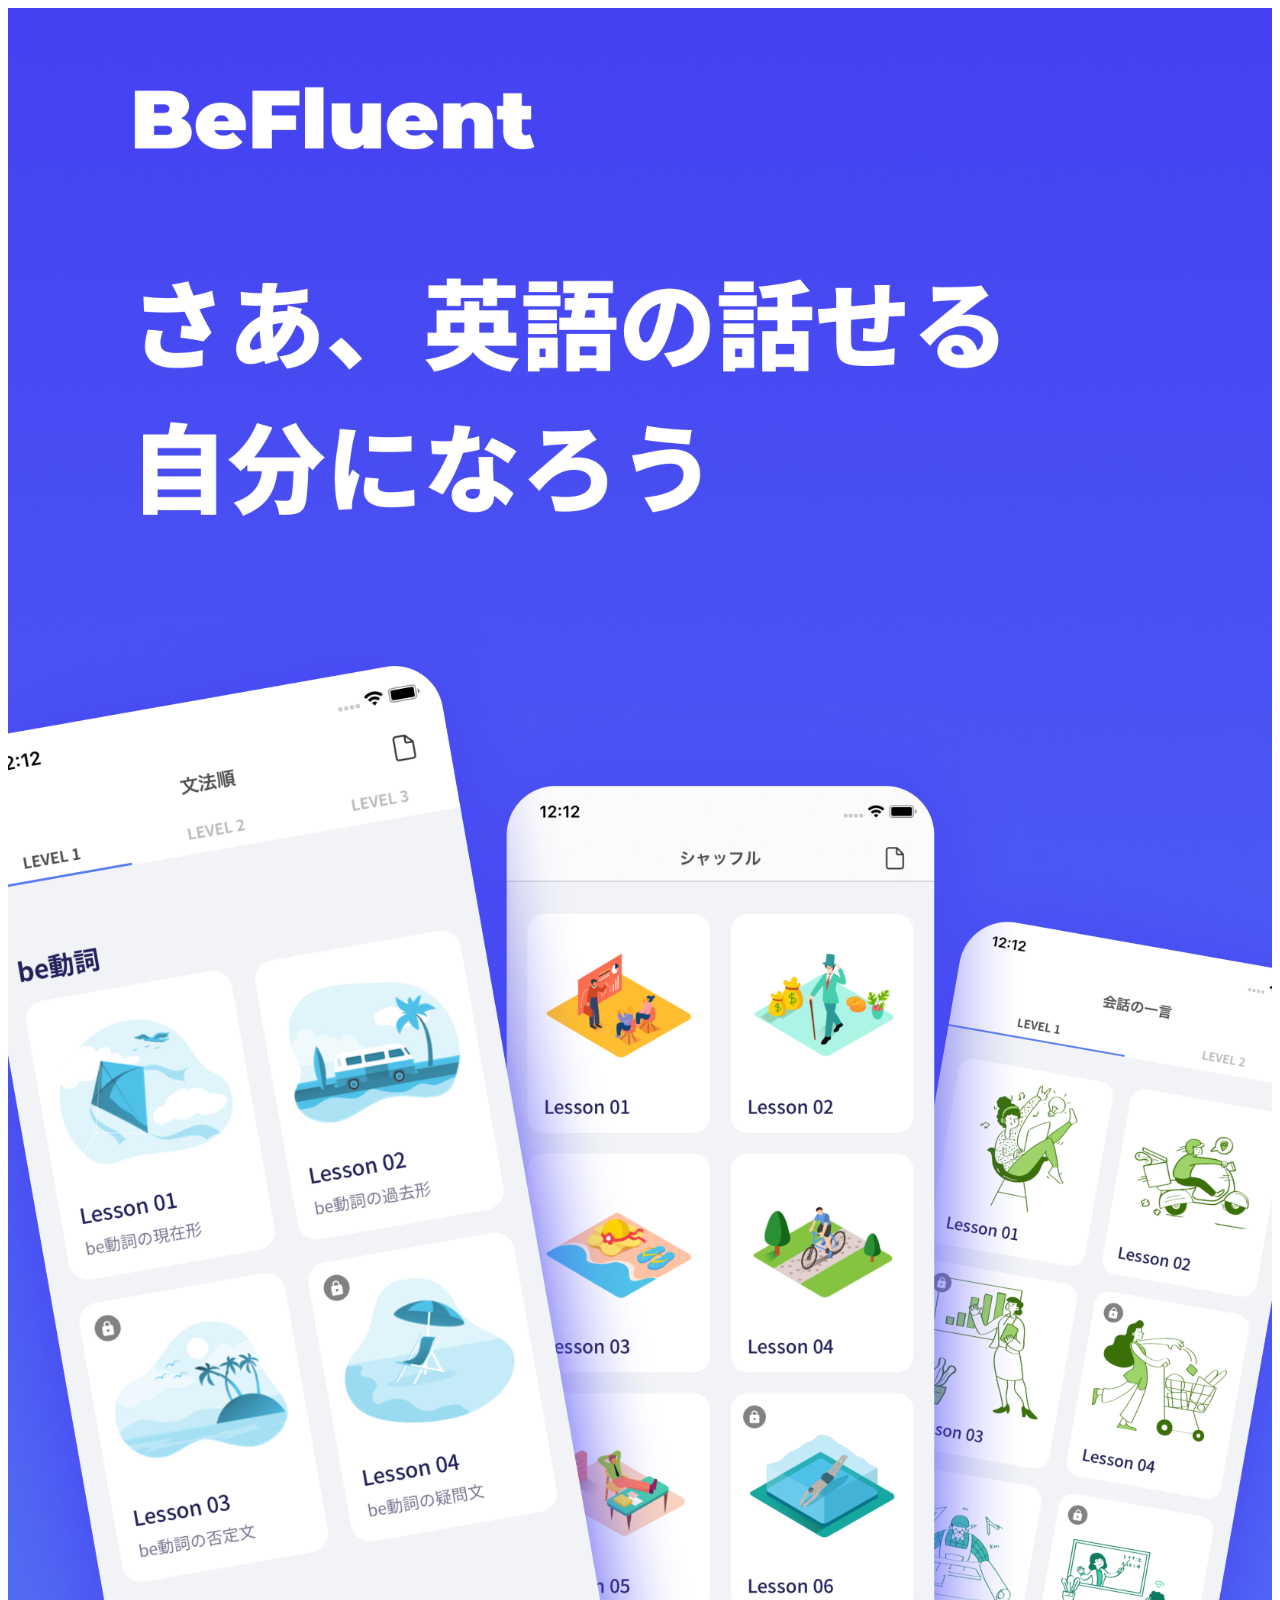
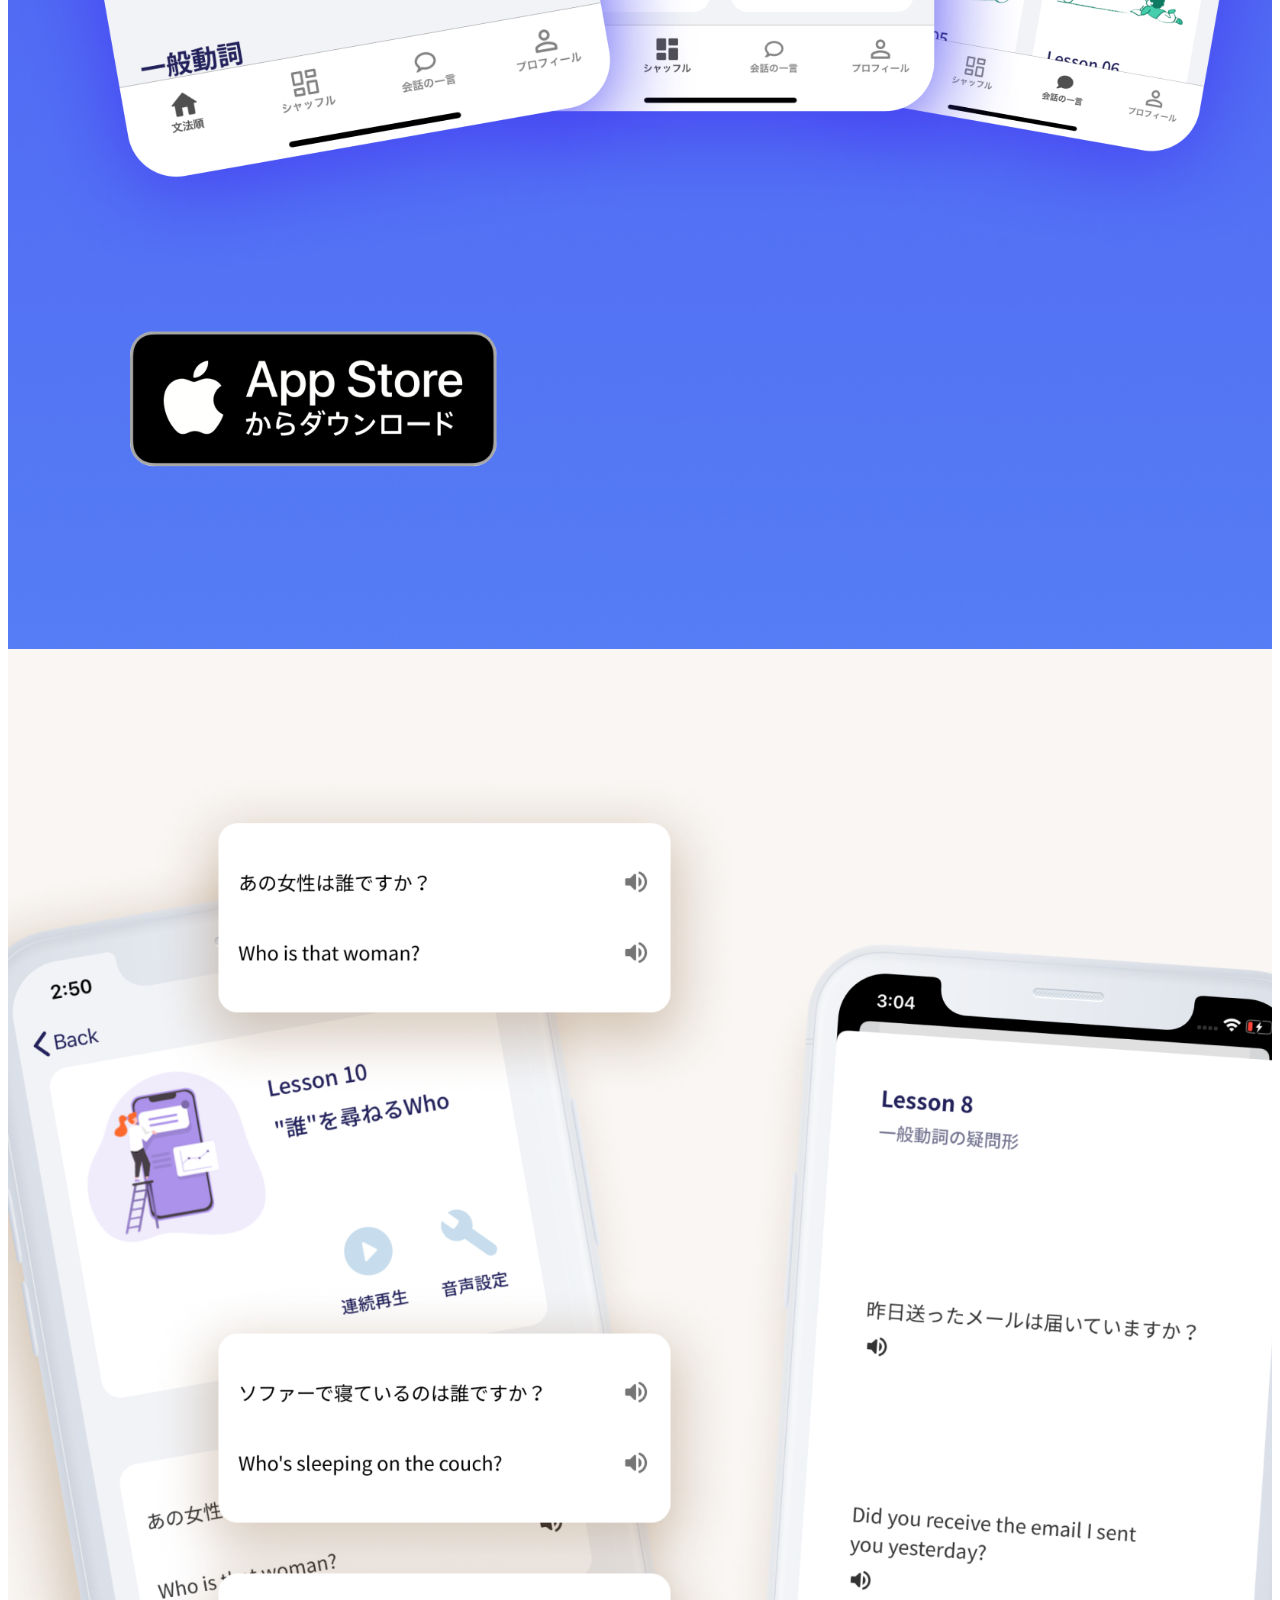
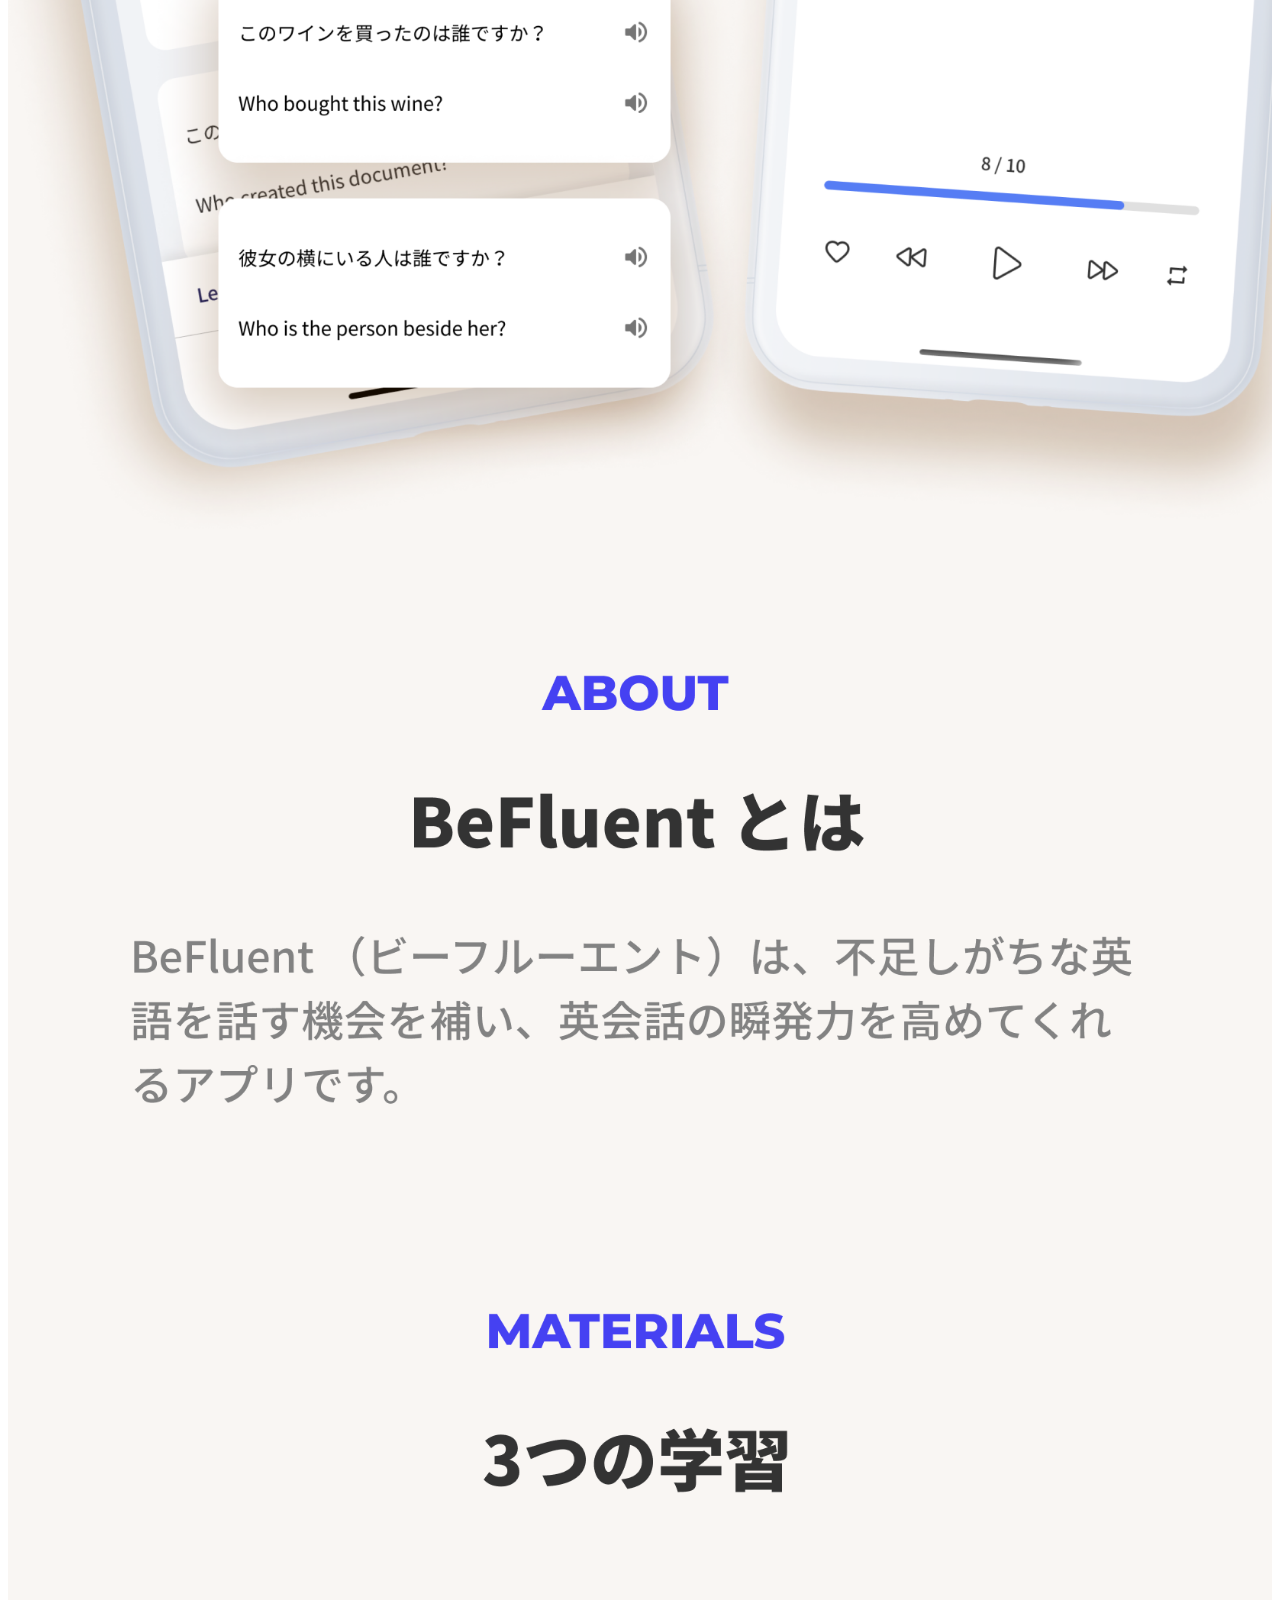
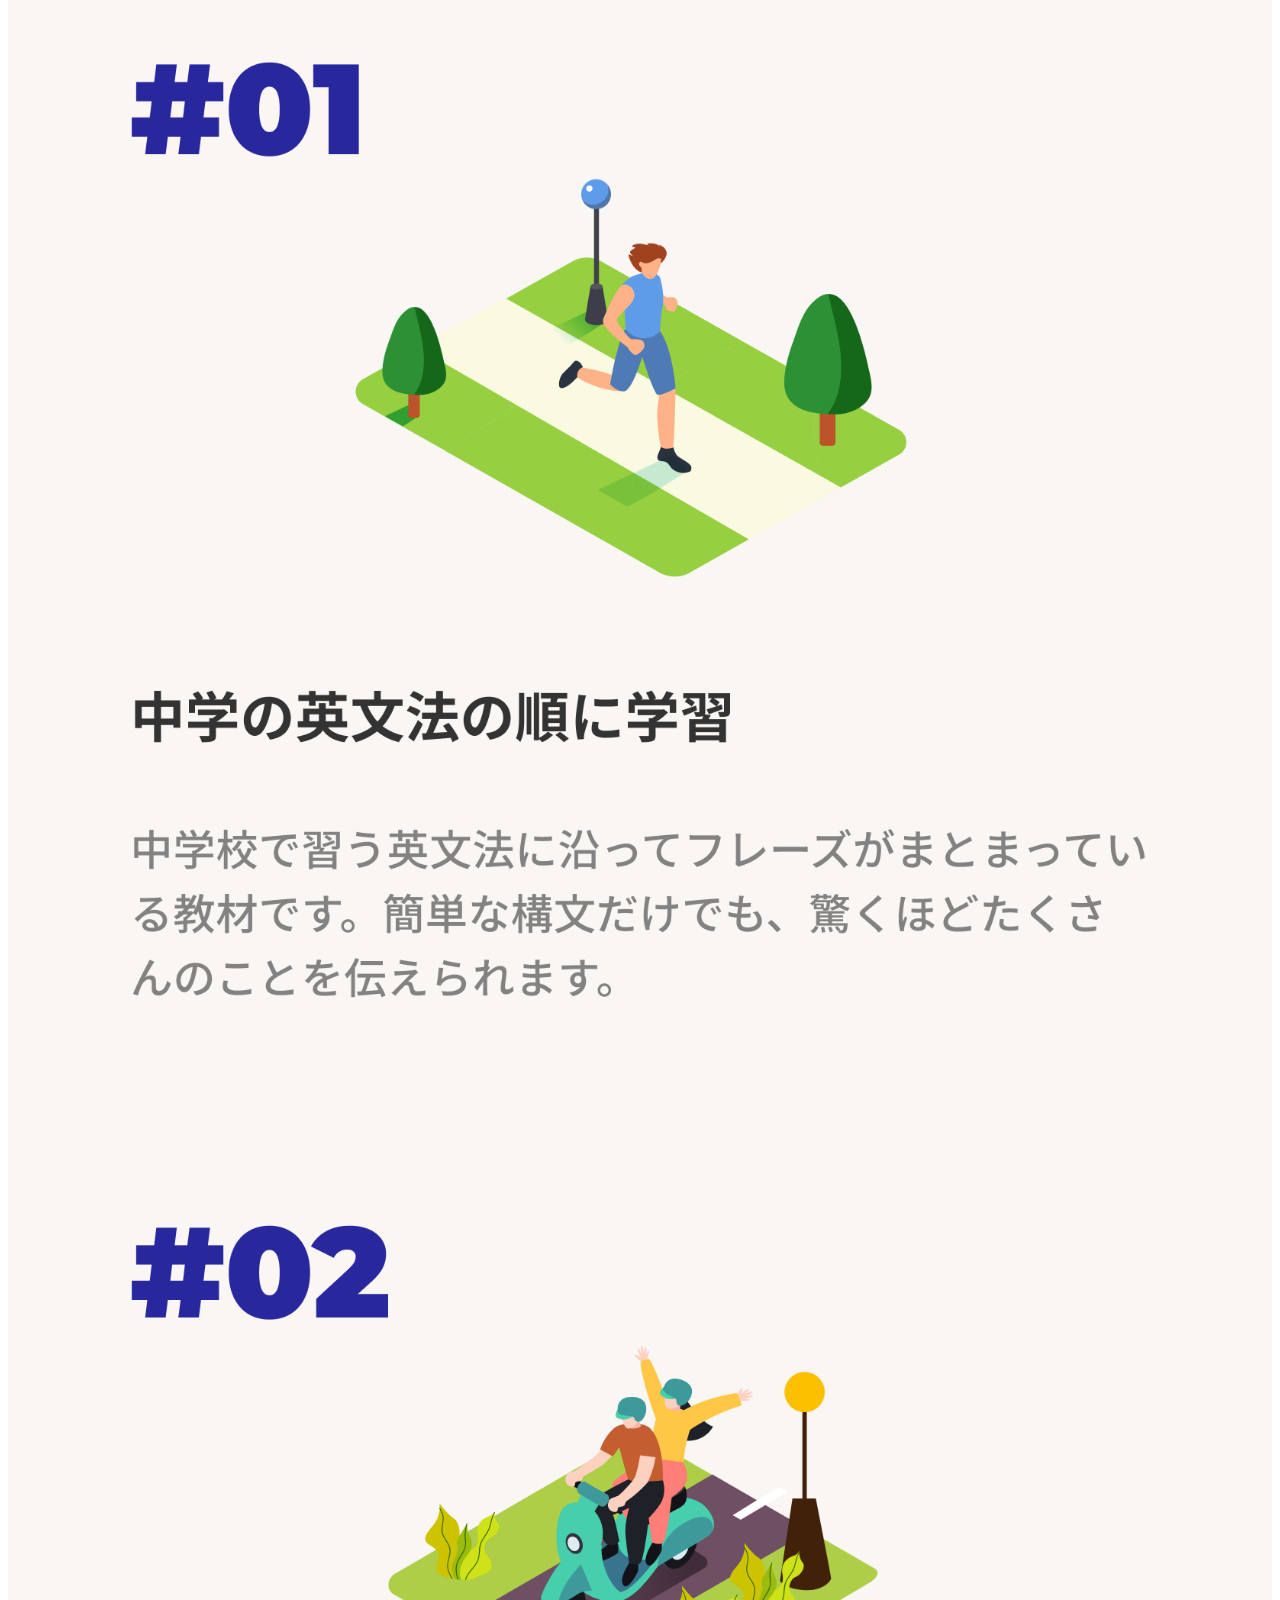
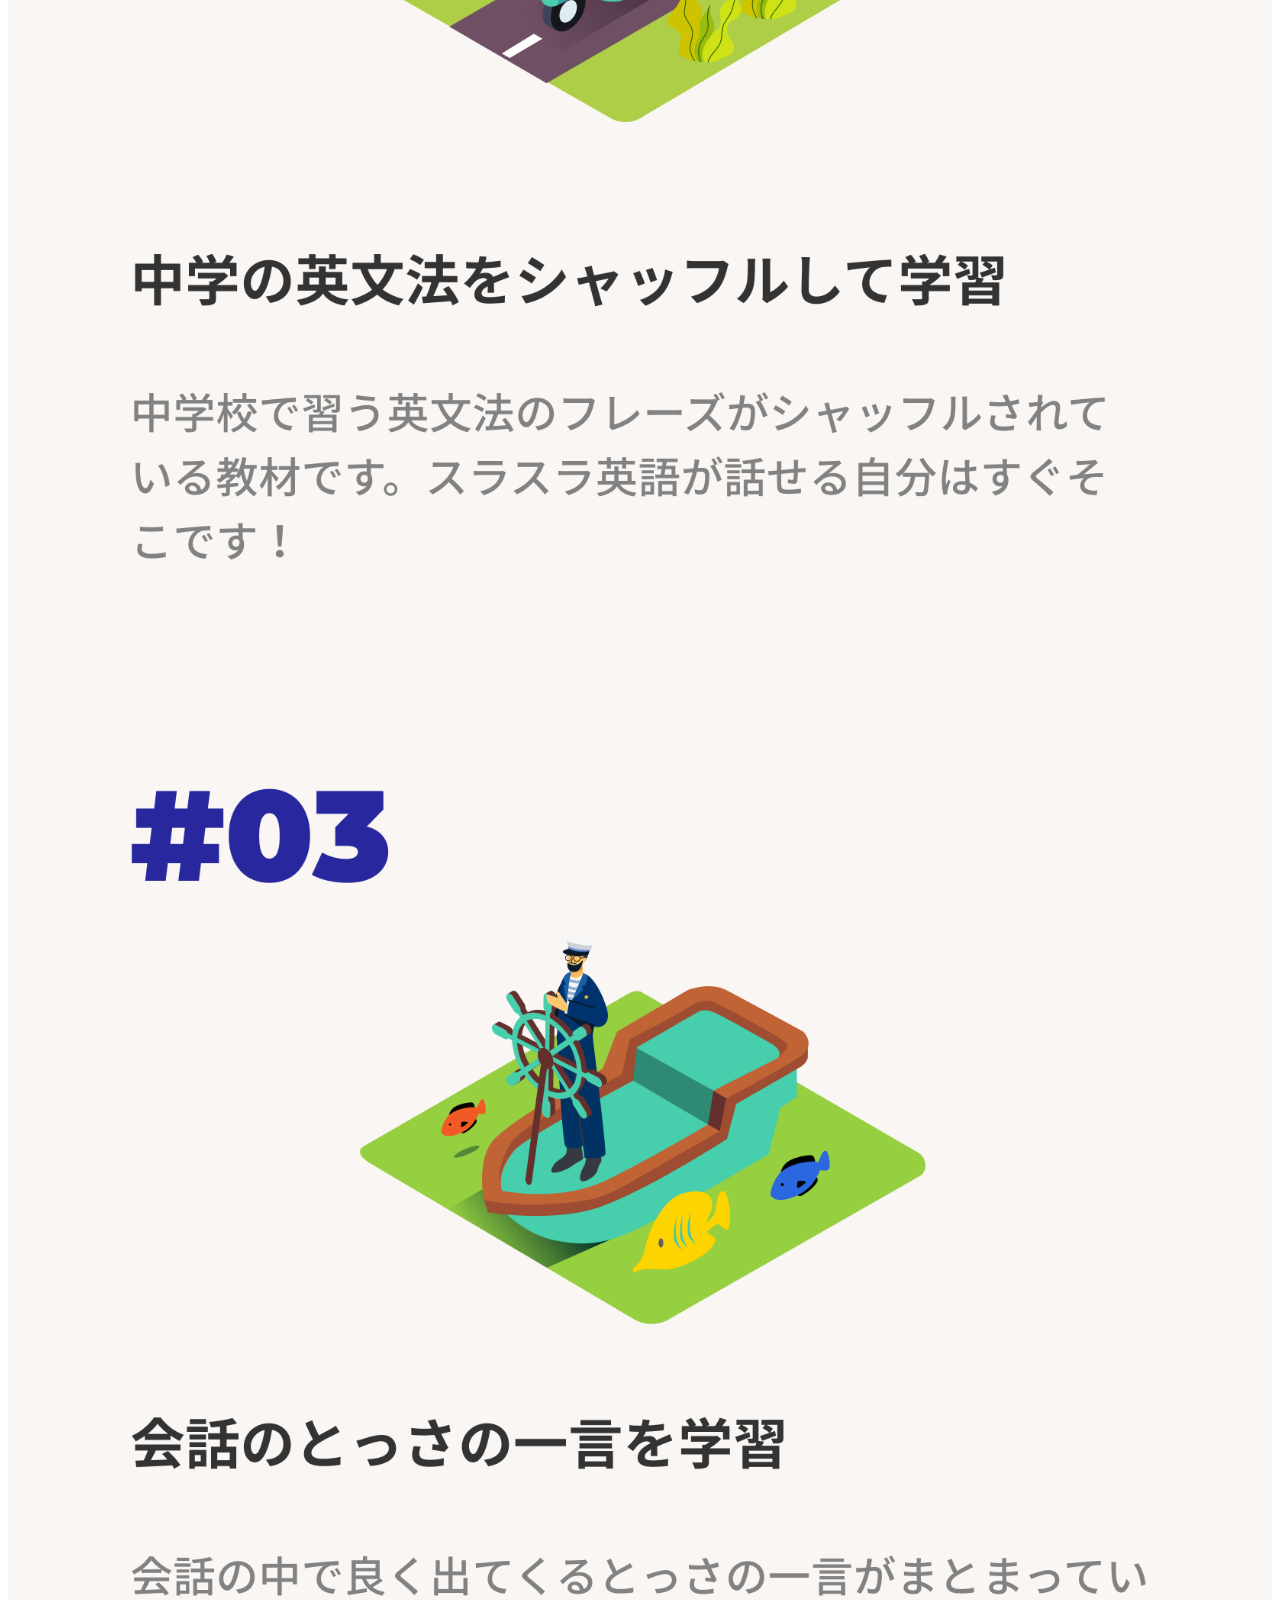
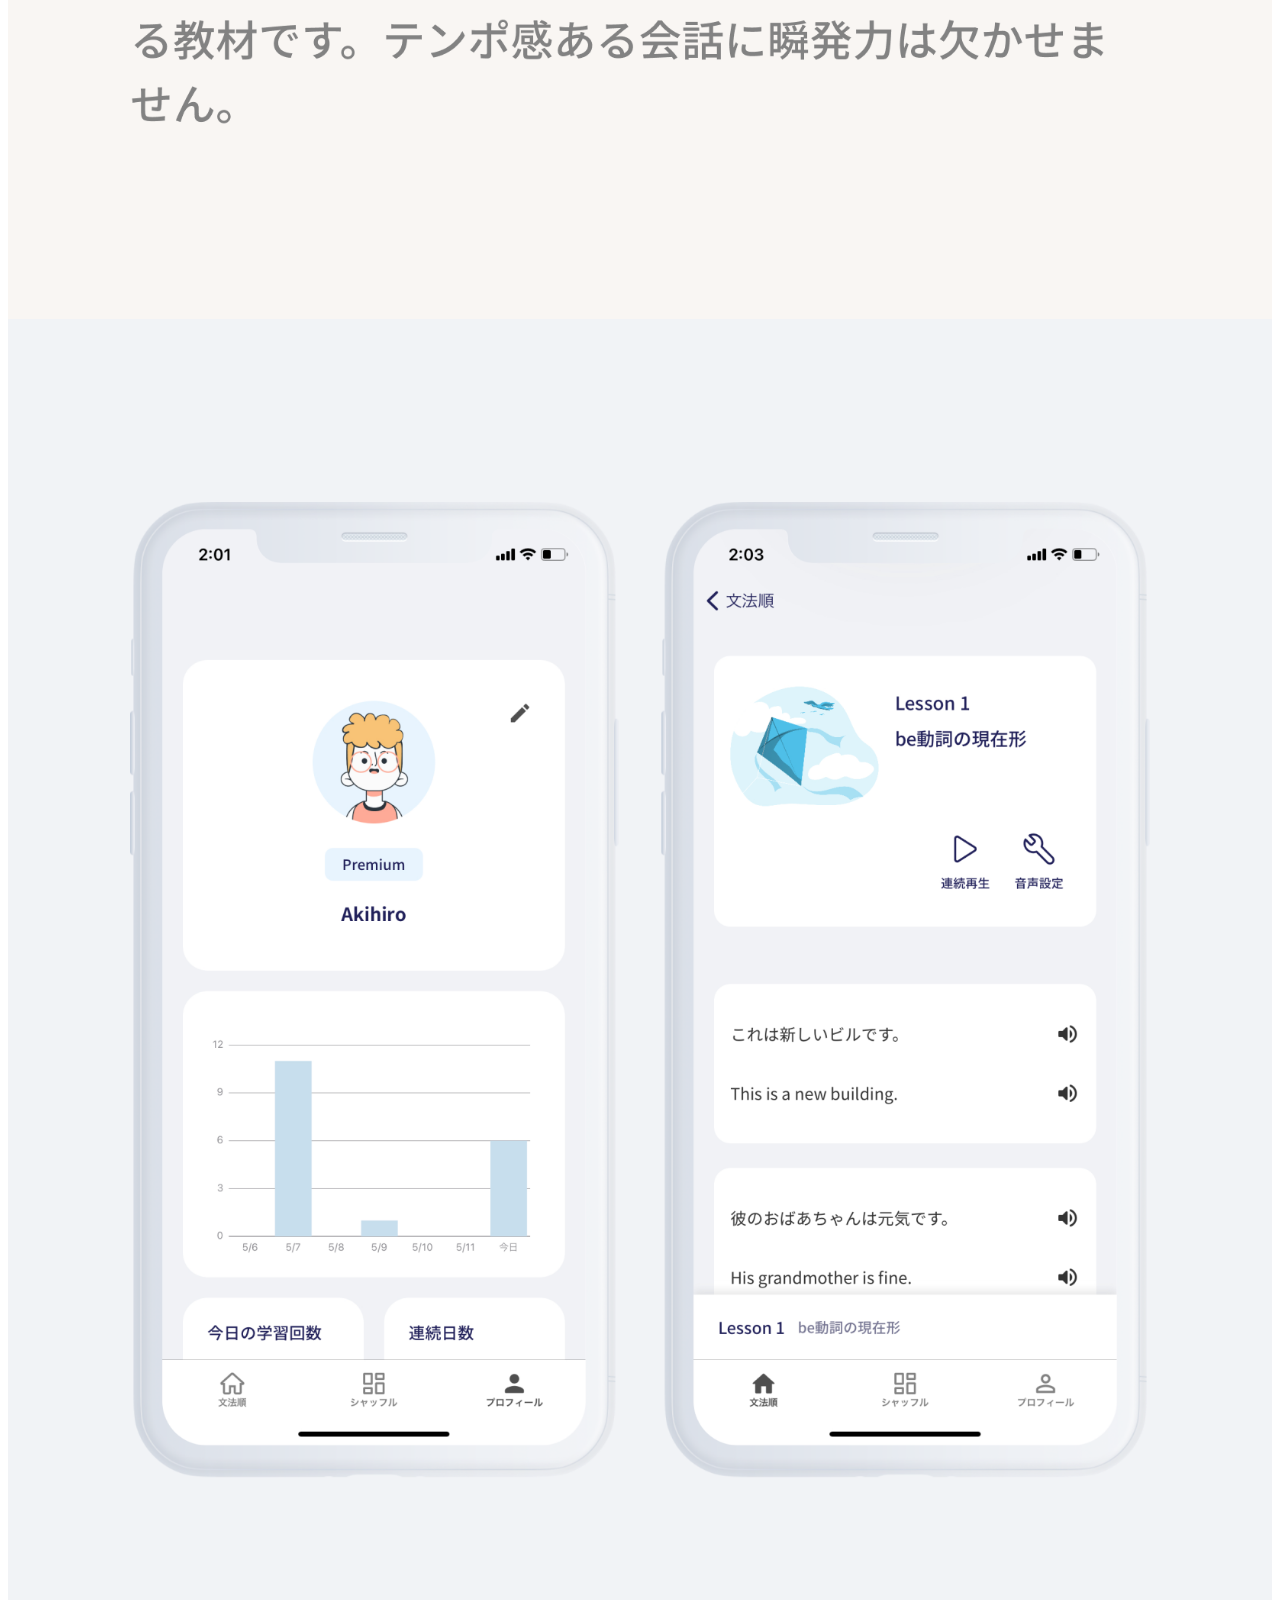
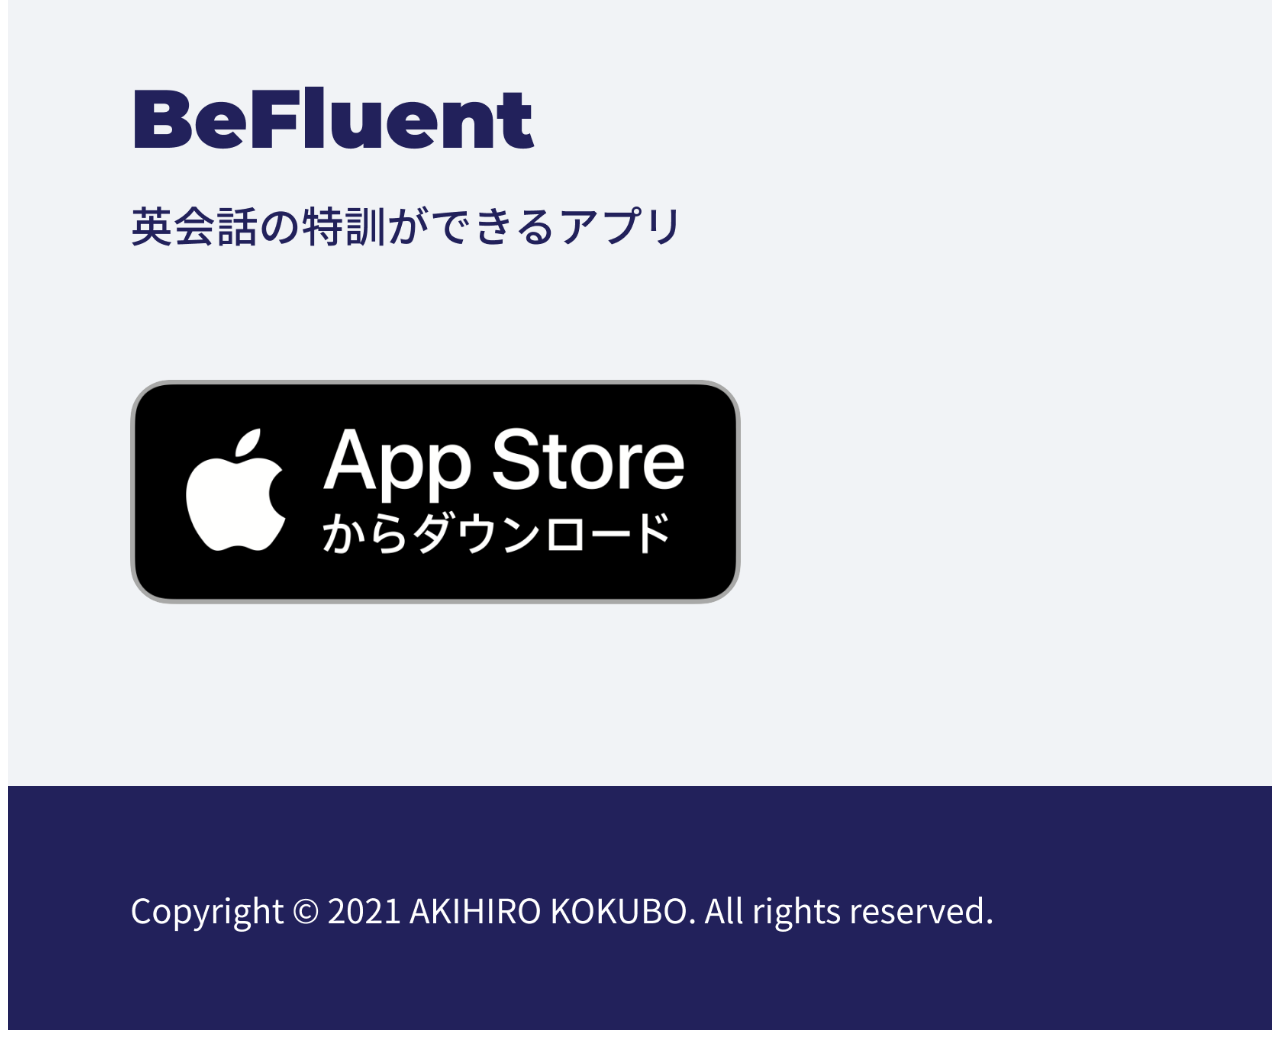
==== docs/be-fluent/landing-page/index.html @ 87218062 "add be-fluent image landing-page" ====
<!DOCTYPE html>
    <html>
    <head>
      <link rel="stylesheet" type="text/css" href="Clearness.css">
      <meta charset='utf-8'>
      <meta name='viewport' content='width=device-width'>
      <title>Privacy Policy</title>
    </head>
    <body>
        <div id="wrapper">
            <div id="content"></div>
        </div>
    </body>
    </html>
---- docs/be-fluent/landing-page/Clearness.css ----
#wrapper {
  position: relative;
  width: 100%;
}
#wrapper:before {
  content:"";
  display: block;
  padding-top: 840.338164%;
  width: device-width;
}
#content {
  position: absolute;
  top: 0;
  left: 0;
  bottom: 0;
  right: 0;
  background-image: url("landing_page.png");
  background-size: contain;
}
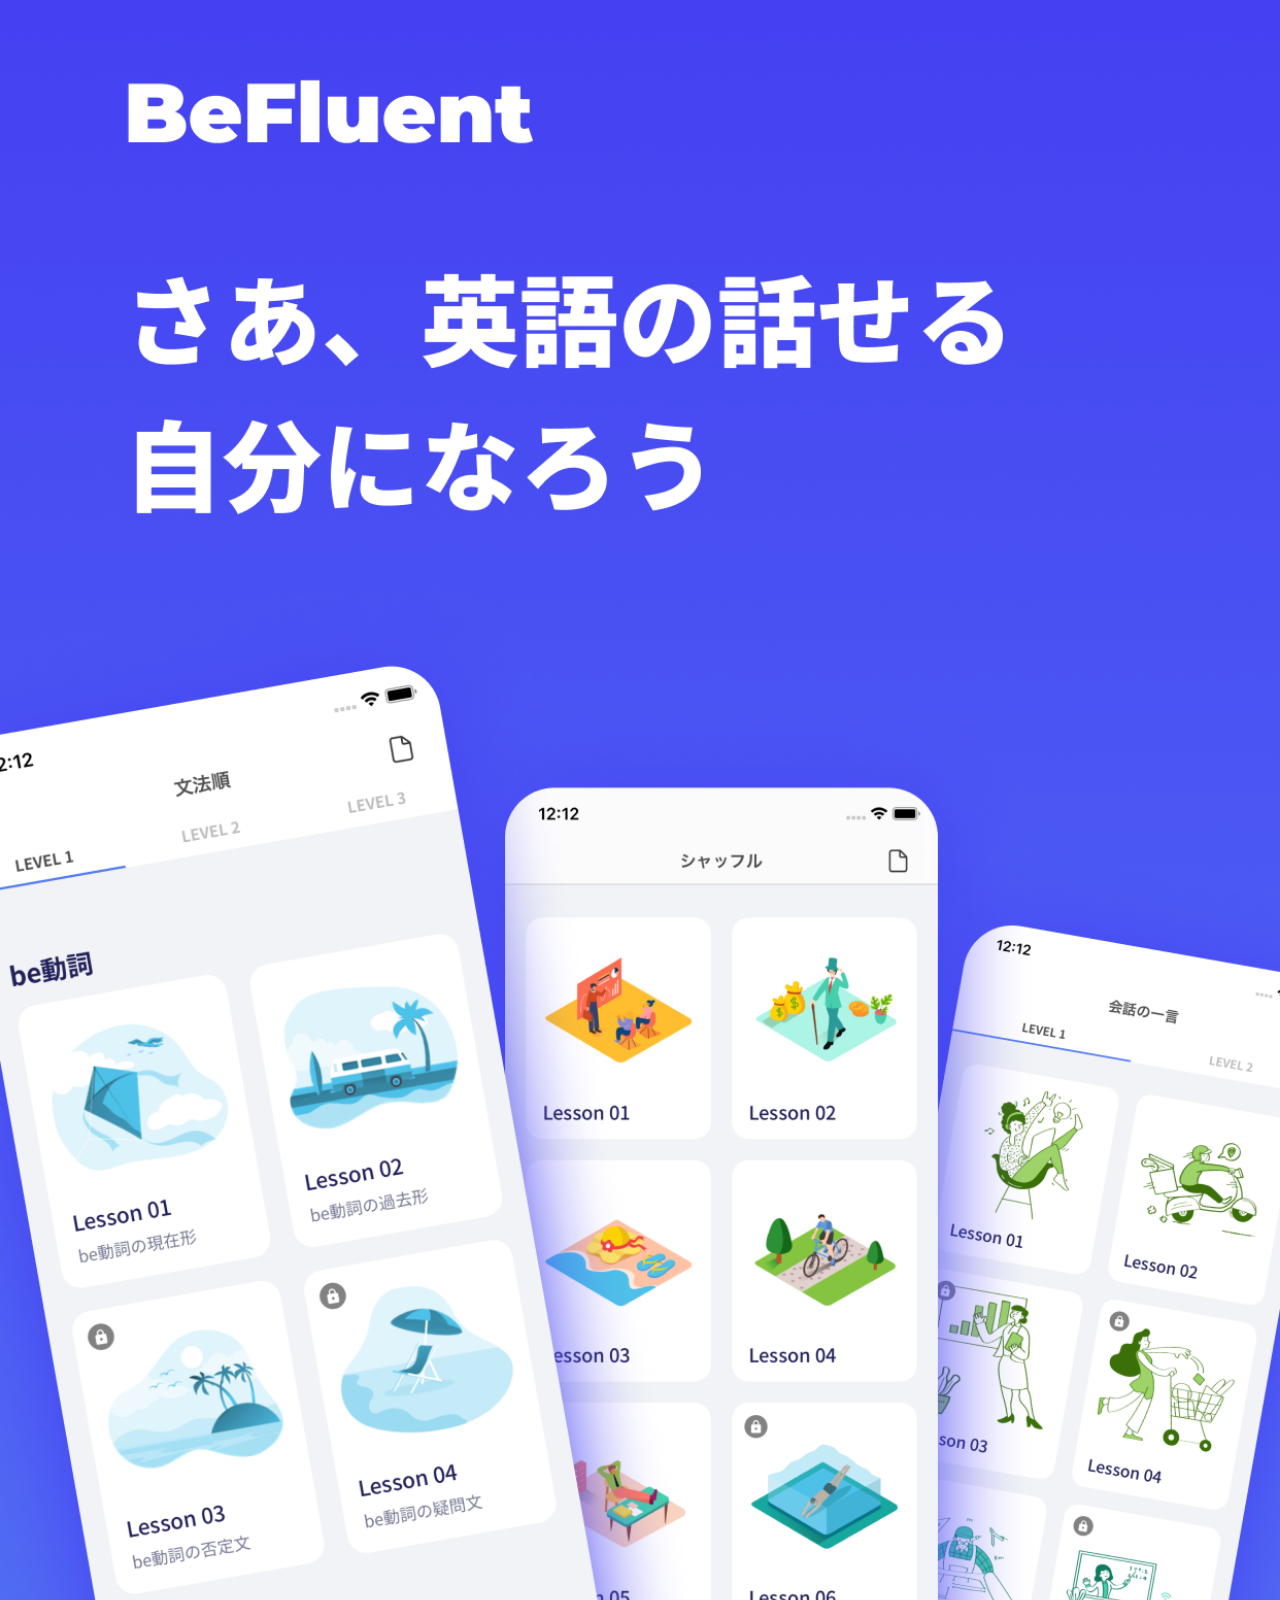
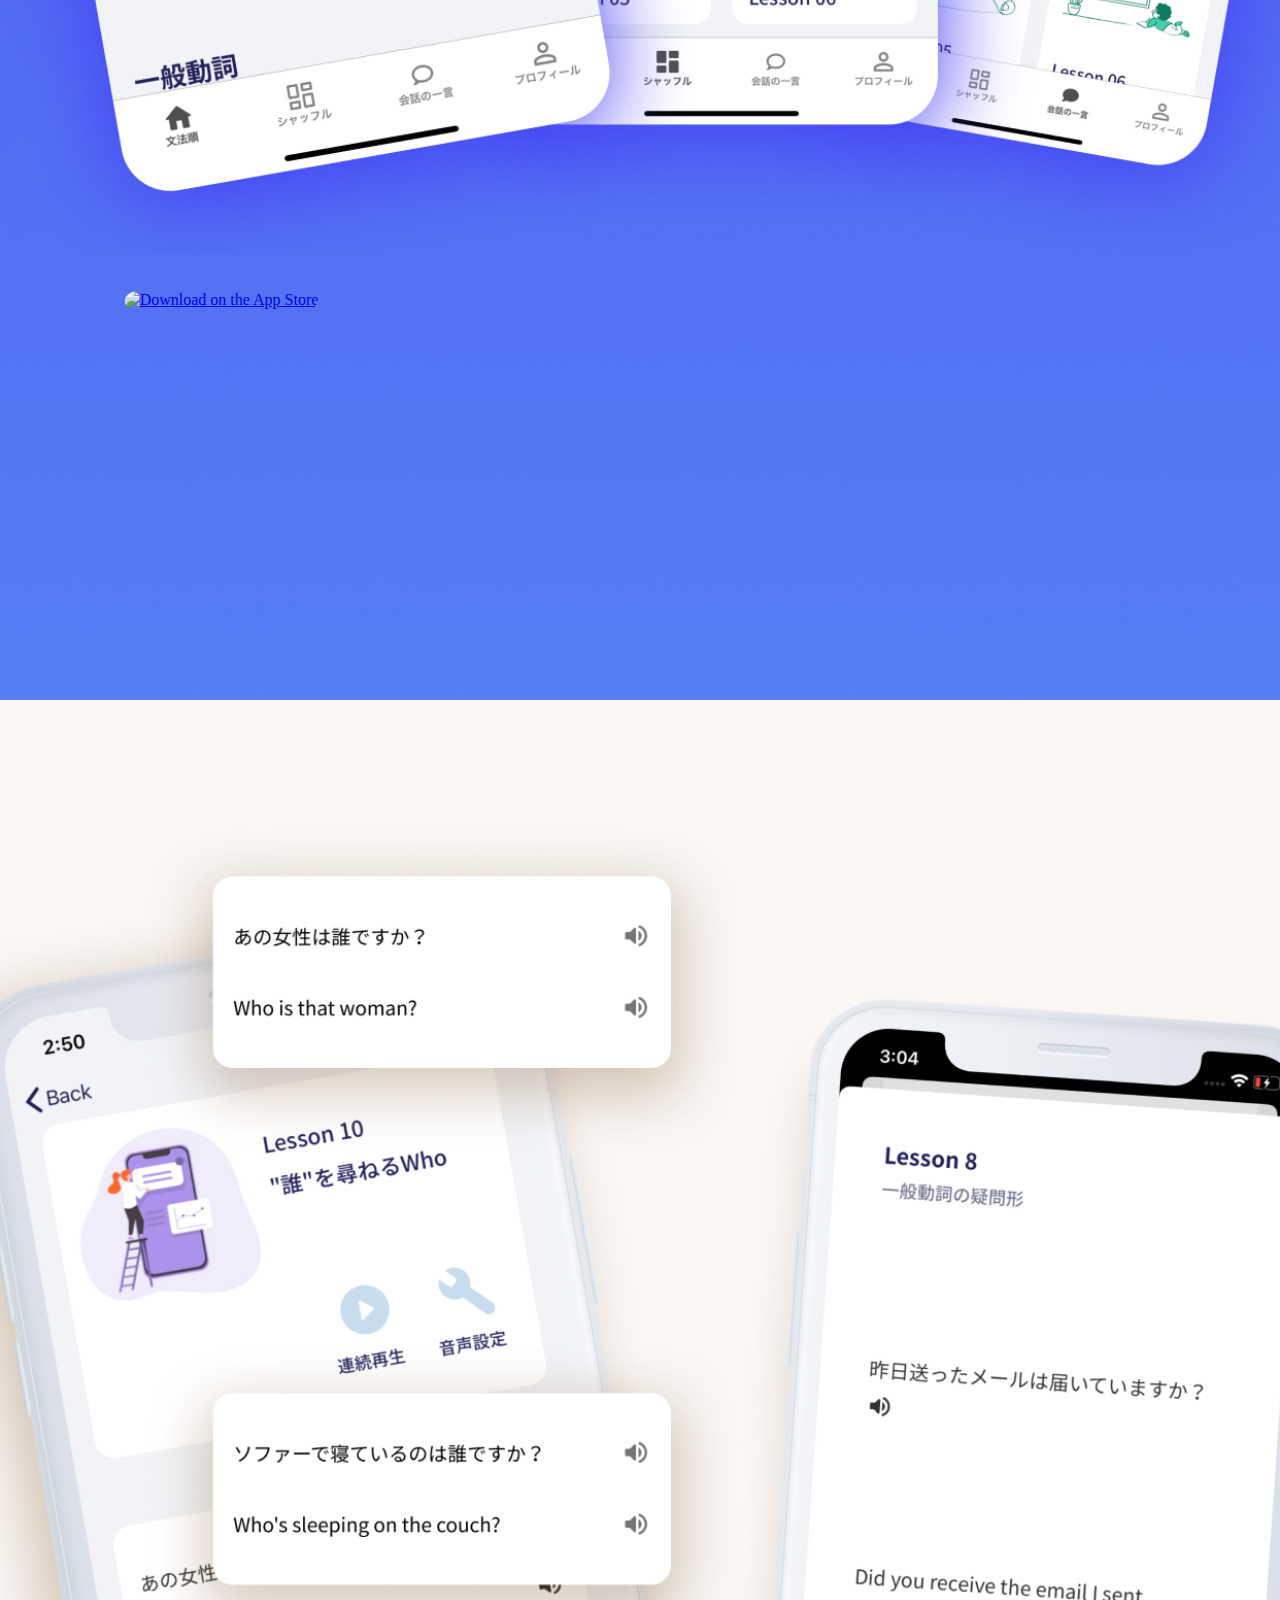
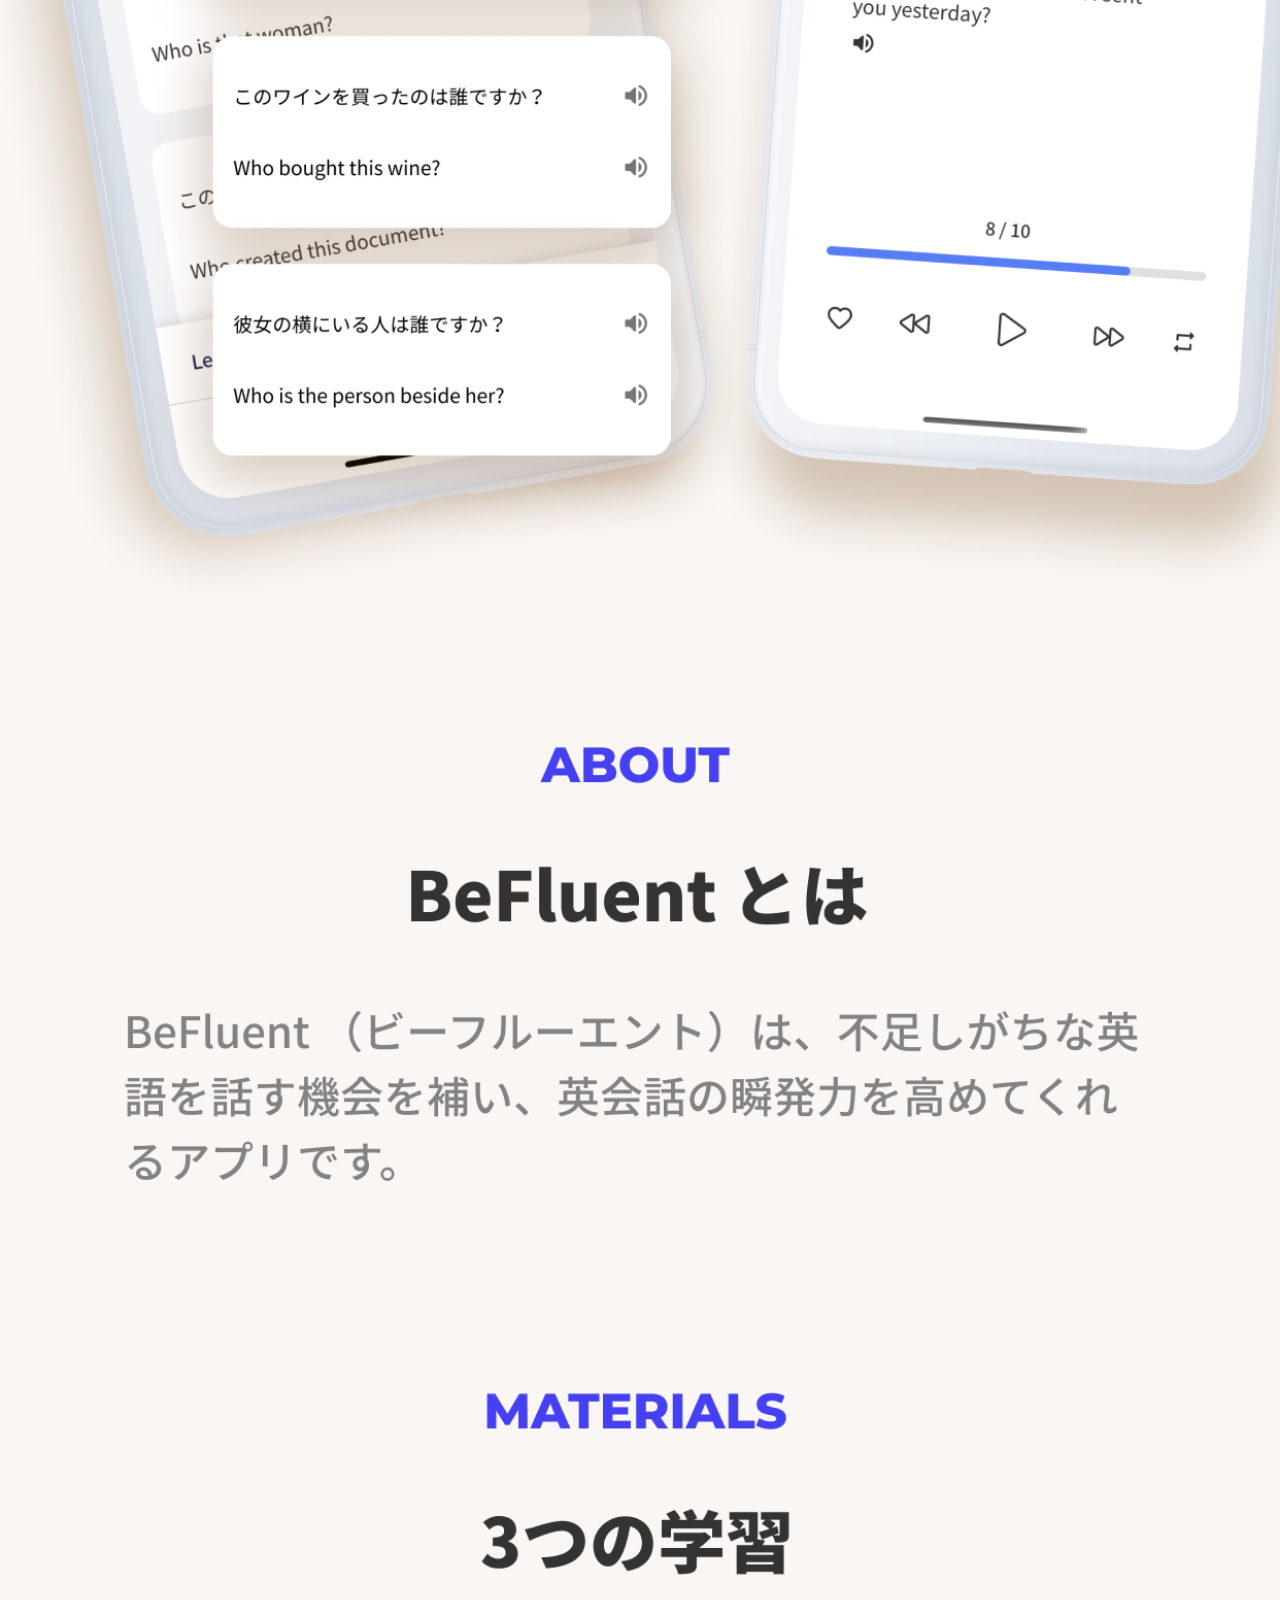
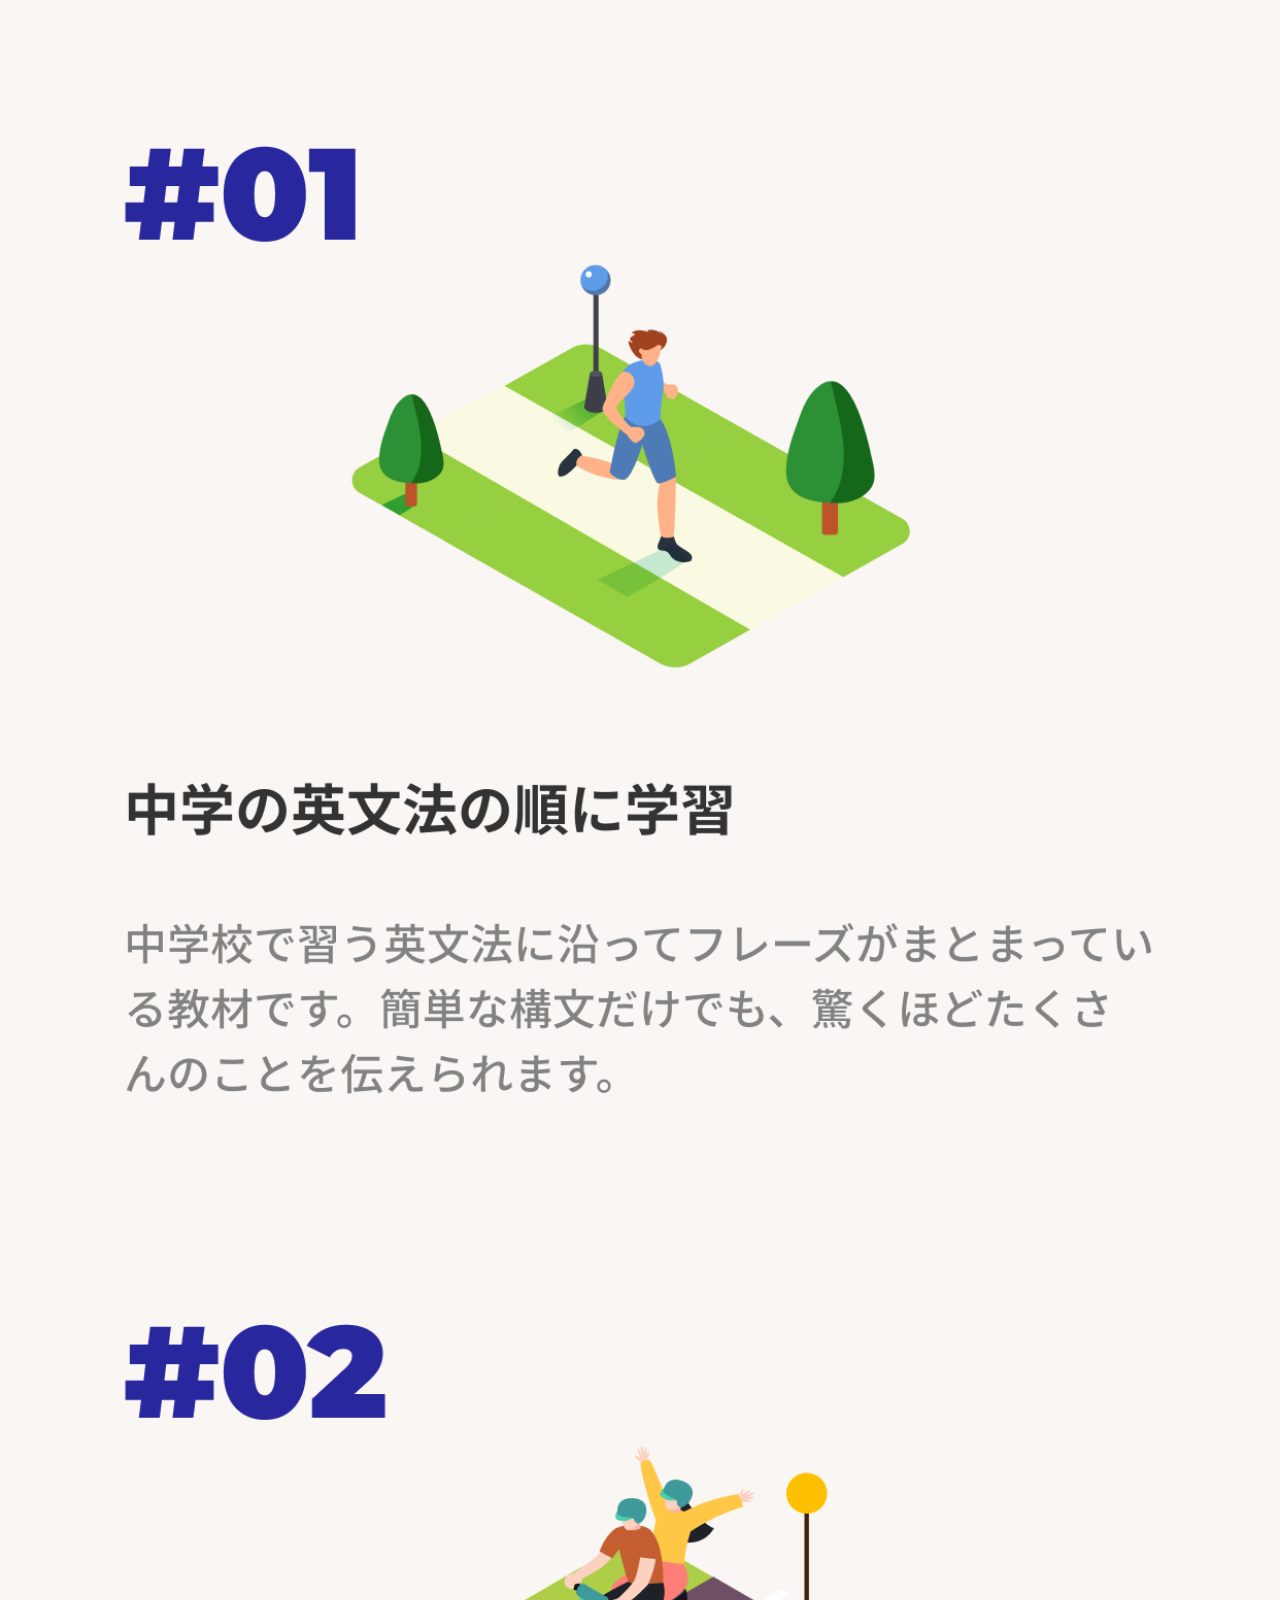
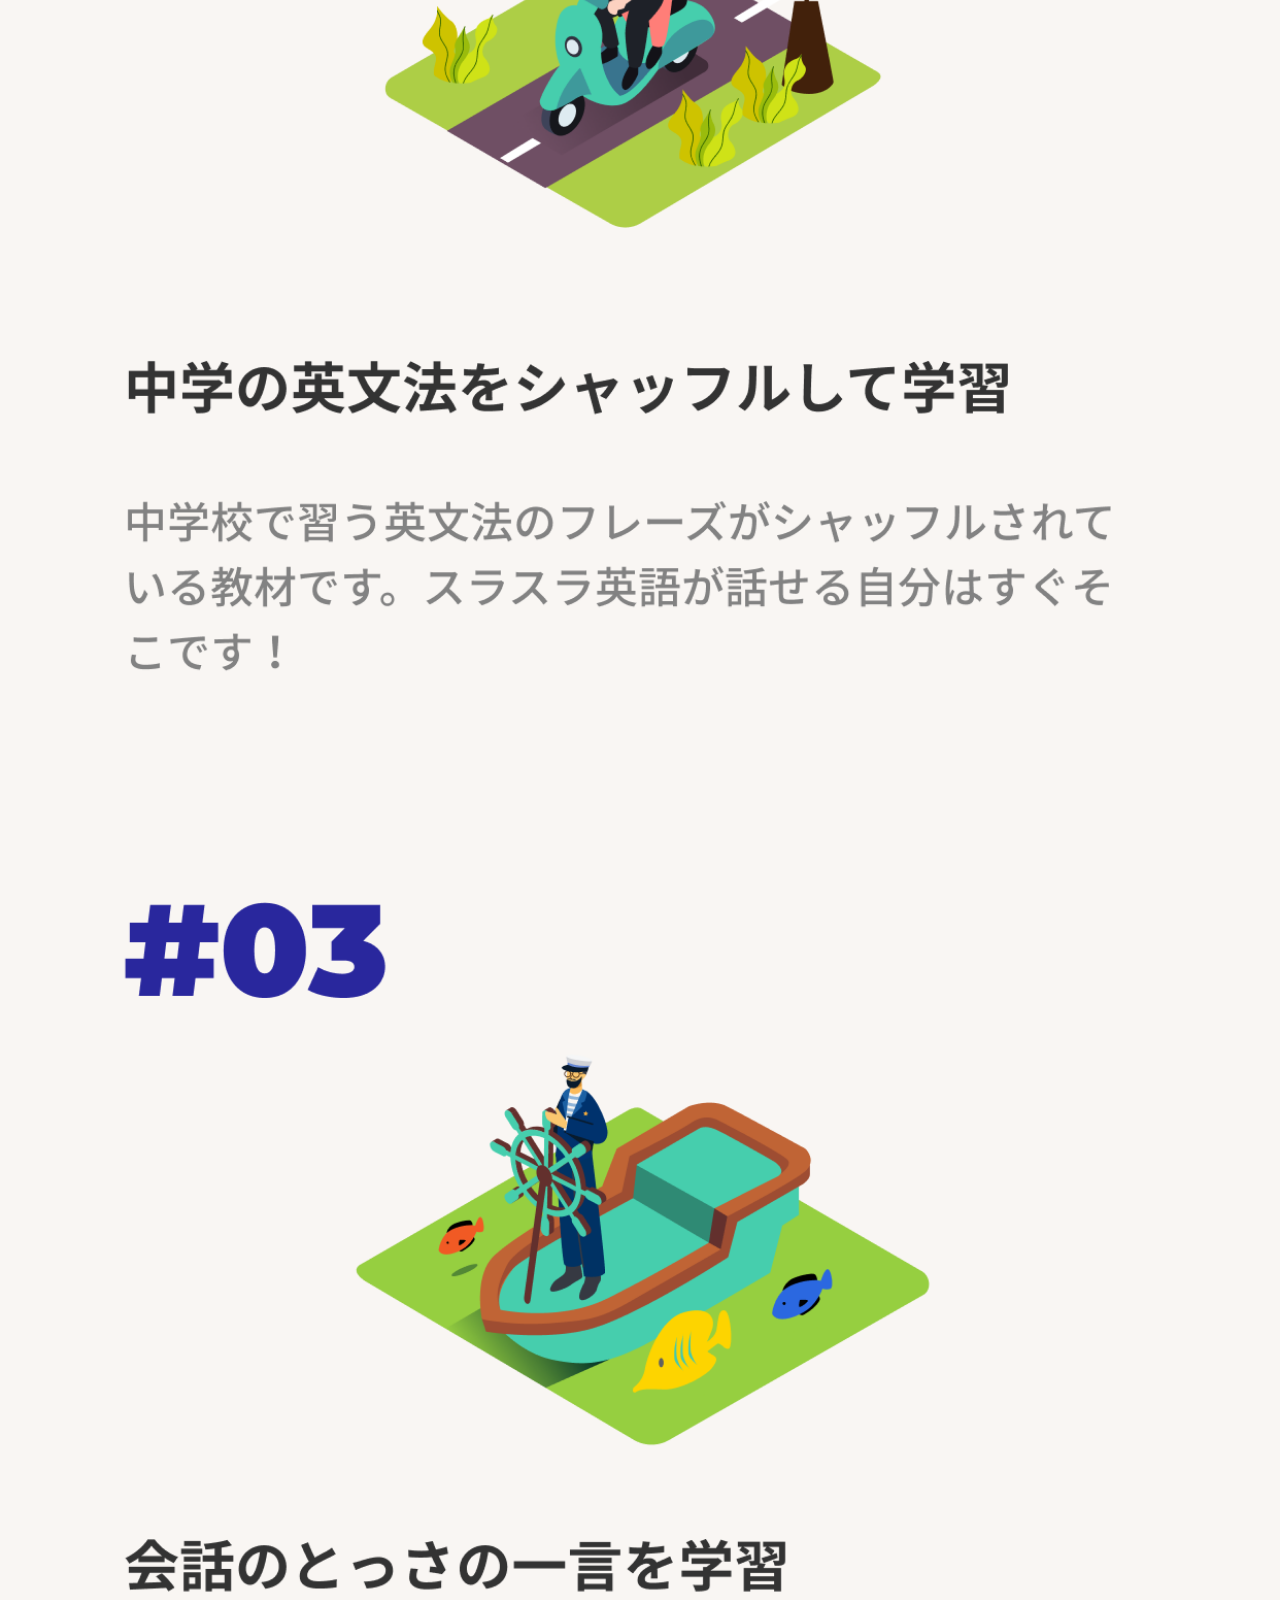
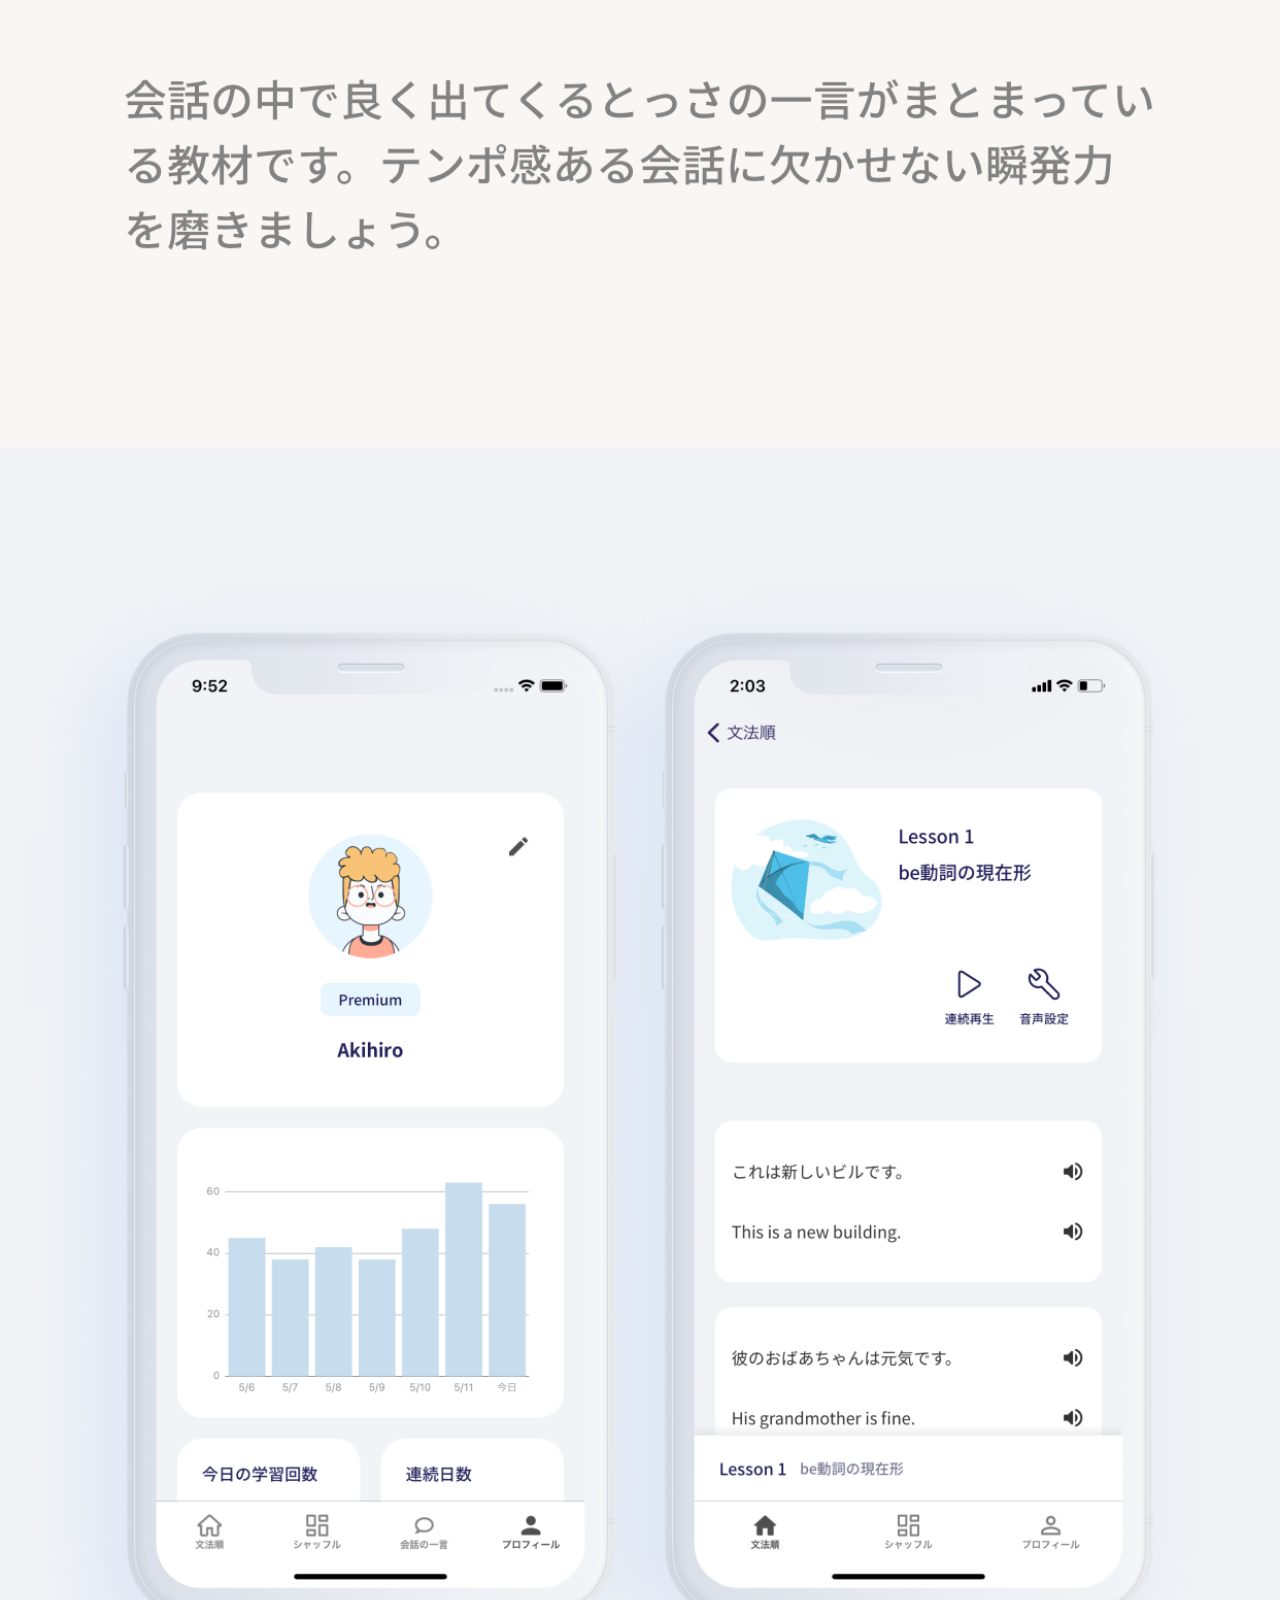
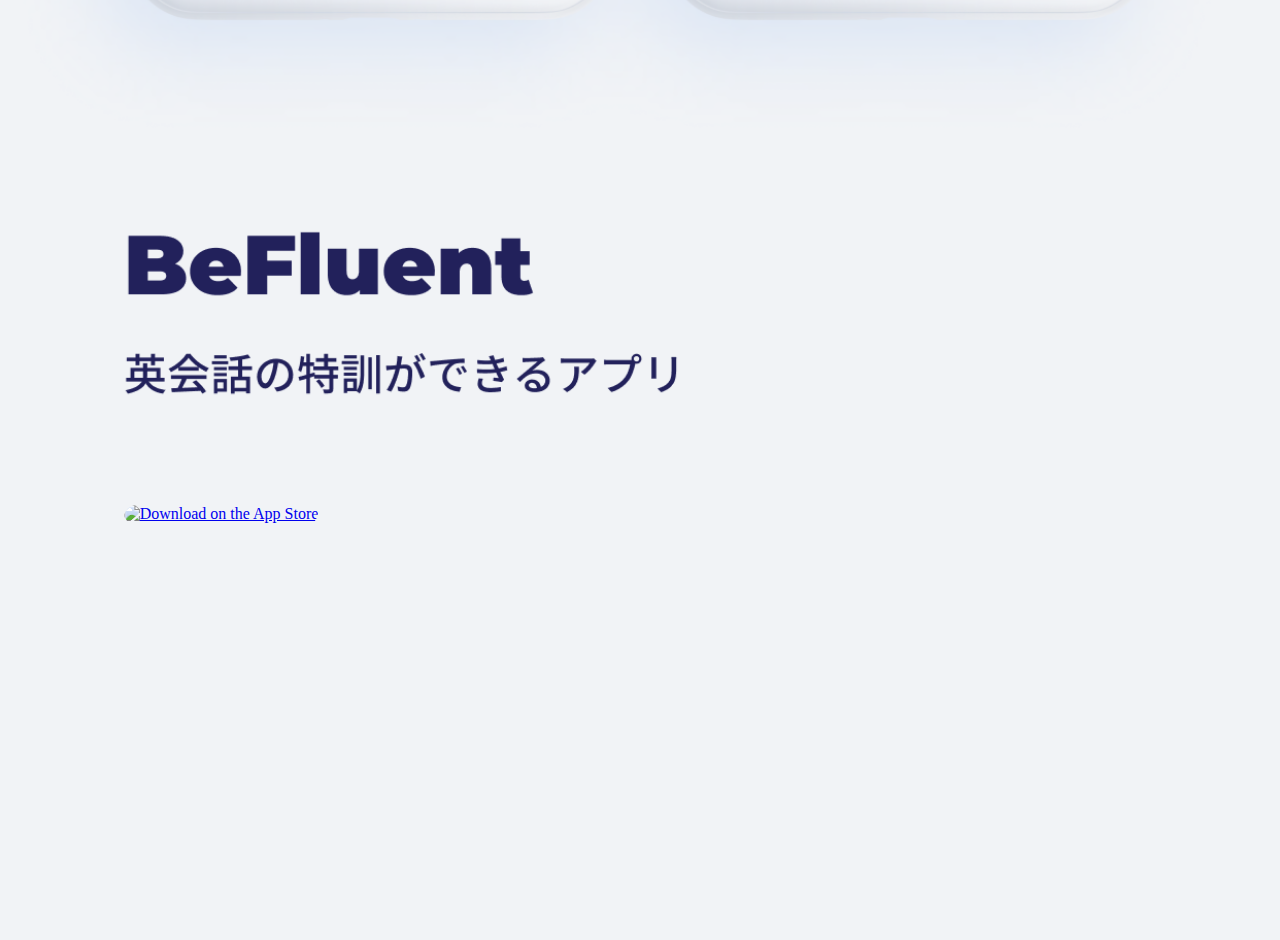
==== commit 810af86e: "add buttons" ====
--- a/docs/be-fluent/landing-page/index.html
+++ b/docs/be-fluent/landing-page/index.html
@@ -1,15 +1,42 @@
 <!DOCTYPE html>
     <html>
-    <head>
-      <link rel="stylesheet" type="text/css" href="Clearness.css">
-      <meta charset='utf-8'>
-      <meta name='viewport' content='width=device-width'>
-      <title>Privacy Policy</title>
-    </head>
-    <body>
-        <div id="wrapper">
-            <div id="content"></div>
-        </div>
-    </body>
+        <head>
+            <link rel="stylesheet" type="text/css" href="Clearness.css">
+            <meta charset='utf-8'>
+            <meta name='viewport' content='width=device-width'>
+            <!-- OGP -->
+            <meta property="og:title" content="BeFluent" />
+            <meta property="og:type" content="article" />
+            <meta property="og:description" content="英会話の特訓ができるアプリ" />
+            <meta property="og:url" content="https://takerunrun.github.io/app-documents/be-fluent/landing-page/" />
+            <meta property="og:image" content="https://firebasestorage.googleapis.com/v0/b/be-fluent-develop.appspot.com/o/lp_ogp_image.png?alt=media&token=869bbb8f-8ff6-4859-96f9-053568fb8940" />
+            <meta property="og:locale" content="ja_JP" />
+            <!-- Twitter OGP -->
+            <meta name="twitter:card" content="summary_large_image">
+            <meta name="twitter:site" content="@mimibaciami">
+            <title>BeFluent</title>
+        </head>
+        <body>
+            <div id="top-wrapper">
+                <div id="top-content"></div>
+            </div>
+            <div id="top-bgv-wrapper">
+                <div id="top-bgv-content">
+                    <div class="top-appstore-button">
+                        <a href="https://apps.apple.com/us/app/befluent/id1549484260?itsct=apps_box_badge&amp;itscg=30200" style="display: inline-block; overflow: hidden; border-radius: 13px; width: 250px; height: 83px;"><img src="https://tools.applemediaservices.com/api/badges/download-on-the-app-store/black/ja-jp?size=220x83&amp;releaseDate=1611273600&h=b4cad3ef0234a20844e4e72cd2befa0c" alt="Download on the App Store" style="border-radius: 13px; width: 220px; height: 83px;"></a>
+                    </div>                    
+                </div>
+            </div>
+            <div id="body-wrapper">
+                <div id="body-content"></div>
+            </div>
+            <div id="bottom-bgv-wrapper">
+                <div id="bottom-bgv-content">
+                    <div class="bottom-appstore-button">
+                        <a href="https://apps.apple.com/us/app/befluent/id1549484260?itsct=apps_box_badge&amp;itscg=30200" style="display: inline-block; overflow: hidden; border-radius: 13px; width: 250px; height: 83px;"><img src="https://tools.applemediaservices.com/api/badges/download-on-the-app-store/black/ja-jp?size=220x83&amp;releaseDate=1611273600&h=b4cad3ef0234a20844e4e72cd2befa0c" alt="Download on the App Store" style="border-radius: 13px; width: 220px; height: 83px;"></a>
+                    </div>                    
+                </div>
+            </div>
+        </body>
     </html>
       --- a/docs/be-fluent/landing-page/Clearness.css
+++ b/docs/be-fluent/landing-page/Clearness.css
@@ -1,19 +1,93 @@
-#wrapper {
+/* top */
+#top-wrapper {
   position: relative;
   width: 100%;
 }
-#wrapper:before {
+#top-wrapper:before {
   content:"";
   display: block;
-  padding-top: 840.338164%;
+  padding-top: 144.927536%;
   width: device-width;
 }
-#content {
+#top-content {
   position: absolute;
   top: 0;
   left: 0;
   bottom: 0;
   right: 0;
-  background-image: url("landing_page.png");
+  background-image: url("images/top.png");
   background-size: contain;
+}
+/* top-bgv */
+#top-bgv-wrapper {
+  position: relative;
+  width: 100%;
+}
+#top-bgv-wrapper:before {
+  content:"";
+  display: block;
+  padding-top: 34.7826087%;
+  width: device-width;
+}
+#top-bgv-content {
+  position: absolute;
+  top: 0;
+  left: 0;
+  bottom: 0;
+  right: 0;
+  background-image: url("images/top_bgv.png");
+  background-size: contain;
+}
+div.top-appstore-button > a:last-child{
+  position:absolute;
+  top: 8%;
+  left: 9.6618357%;
+}
+/* body */
+#body-wrapper {
+  position: relative;
+  width: 100%;
+}
+#body-wrapper:before {
+  content:"";
+  display: block;
+  padding-top: 606.763285%;
+  width: device-width;
+}
+#body-content {
+  position: absolute;
+  top: 0;
+  left: 0;
+  bottom: 0;
+  right: 0;
+  background-image: url("images/body.png");
+  background-size: contain;
+}
+/* bottom-bgv */
+#bottom-bgv-wrapper {
+  position: relative;
+  width: 100%;
+}
+#bottom-bgv-wrapper:before {
+  content:"";
+  display: block;
+  padding-top: 36.9565217%;
+  width: device-width;
+}
+#bottom-bgv-content {
+  position: absolute;
+  top: 0;
+  left: 0;
+  bottom: 0;
+  right: 0;
+  background-image: url("images/bottom_bgv.png");
+  background-size: contain;
+}
+div.bottom-appstore-button > a:last-child{
+  position:absolute;
+  top: 8%;
+  left: 9.6618357%;
+}
+body {
+  margin: 0;
 }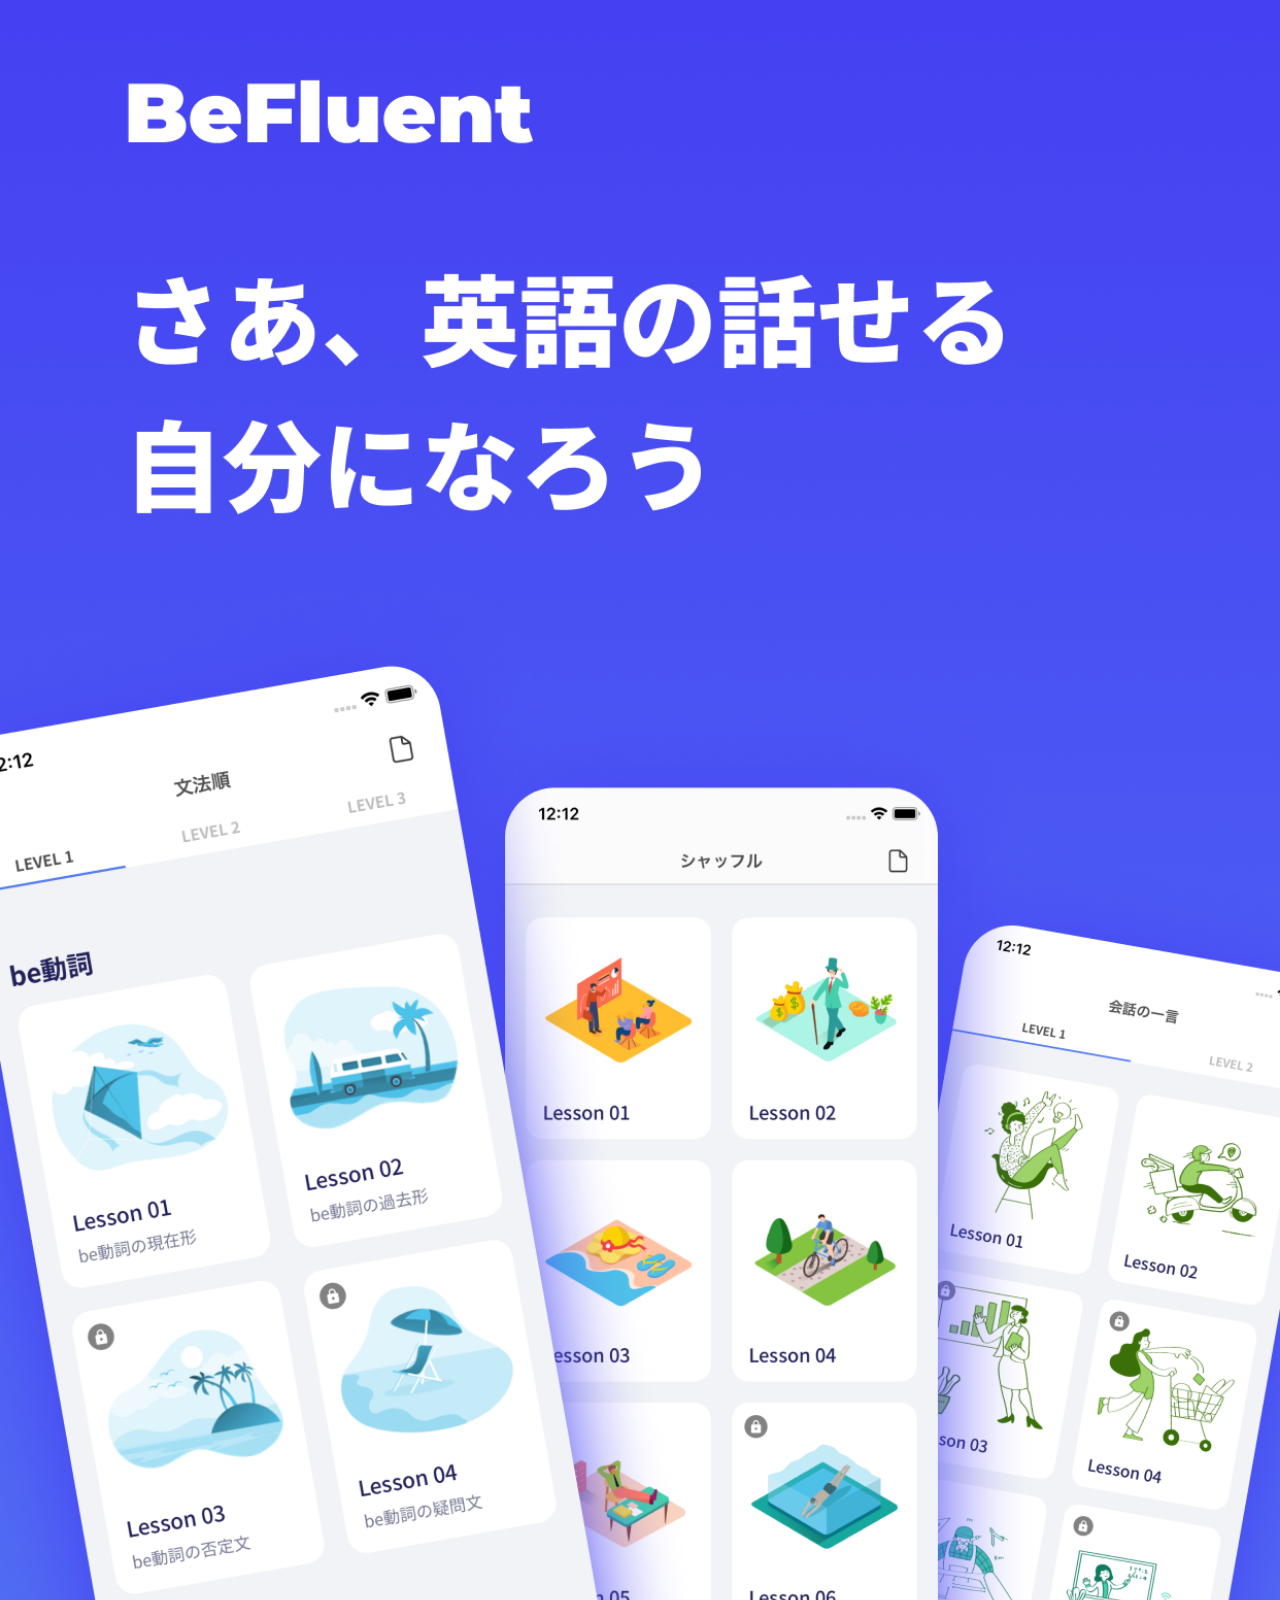
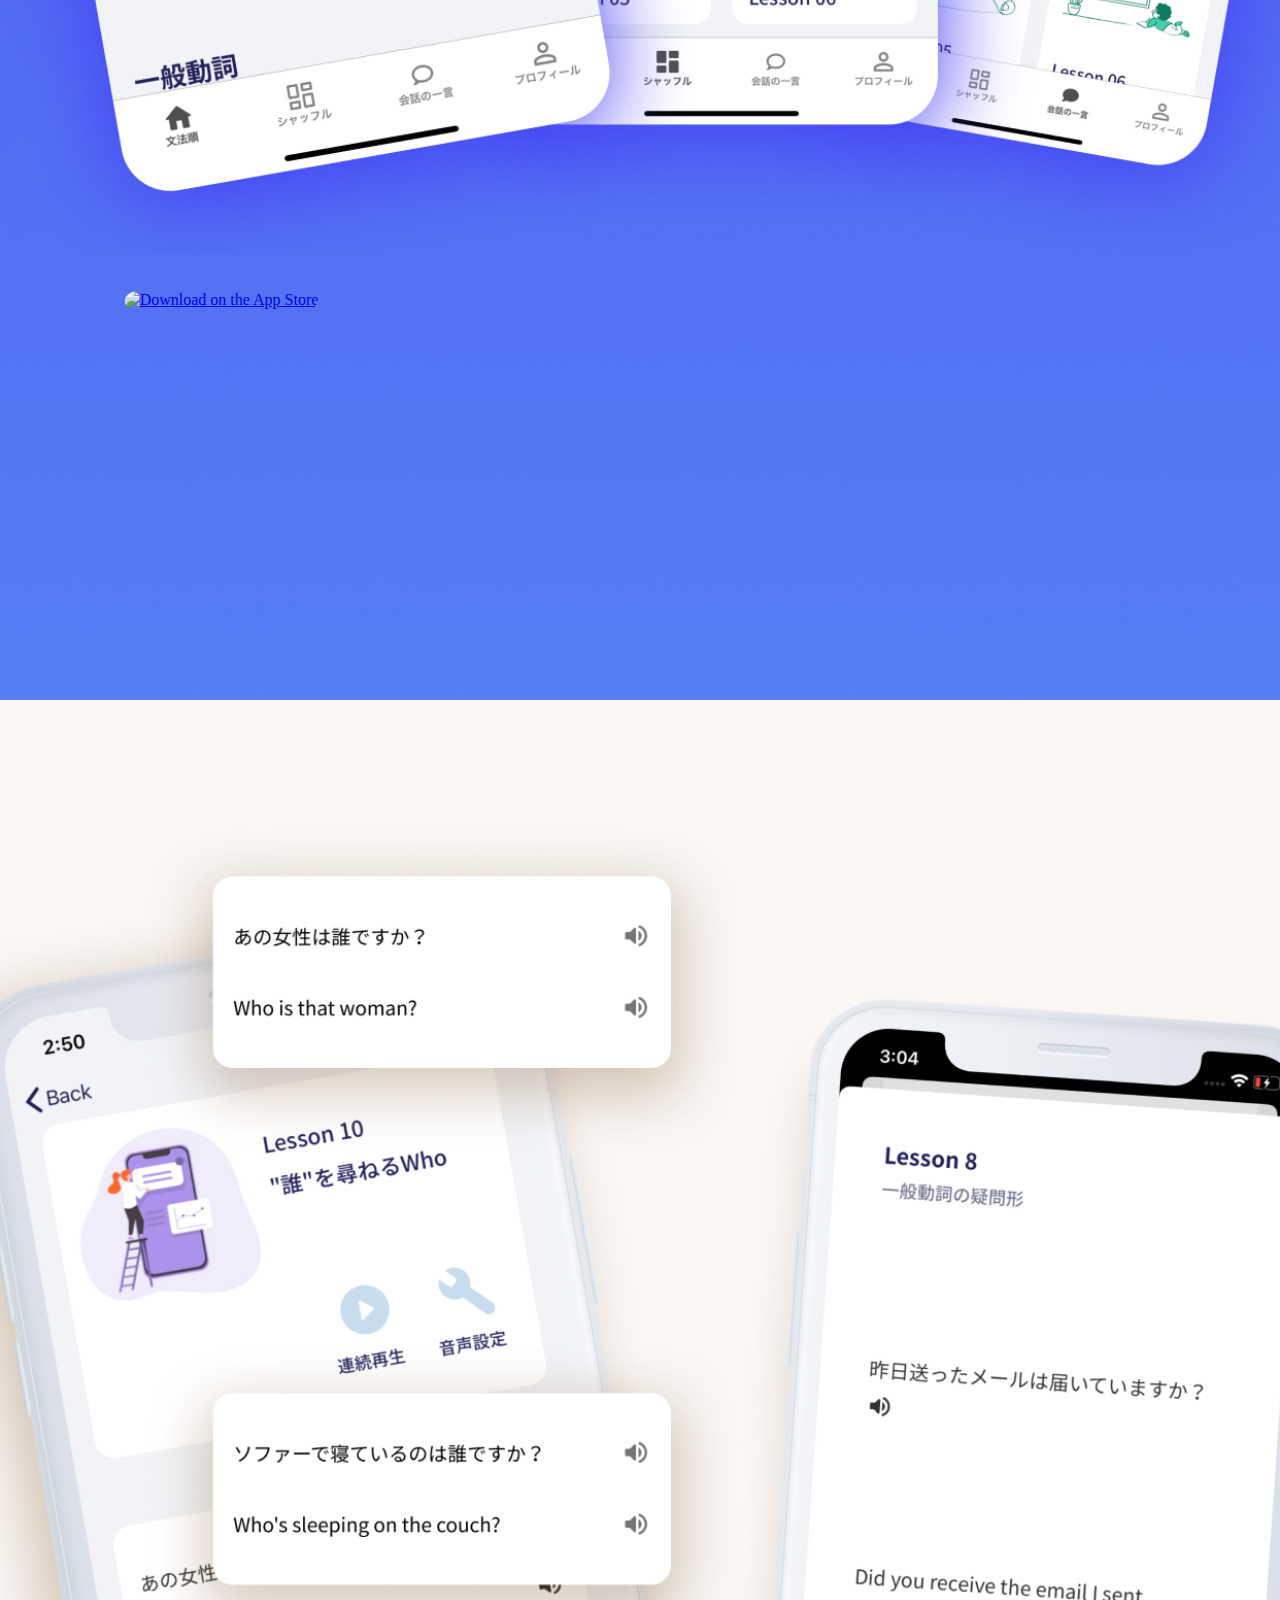
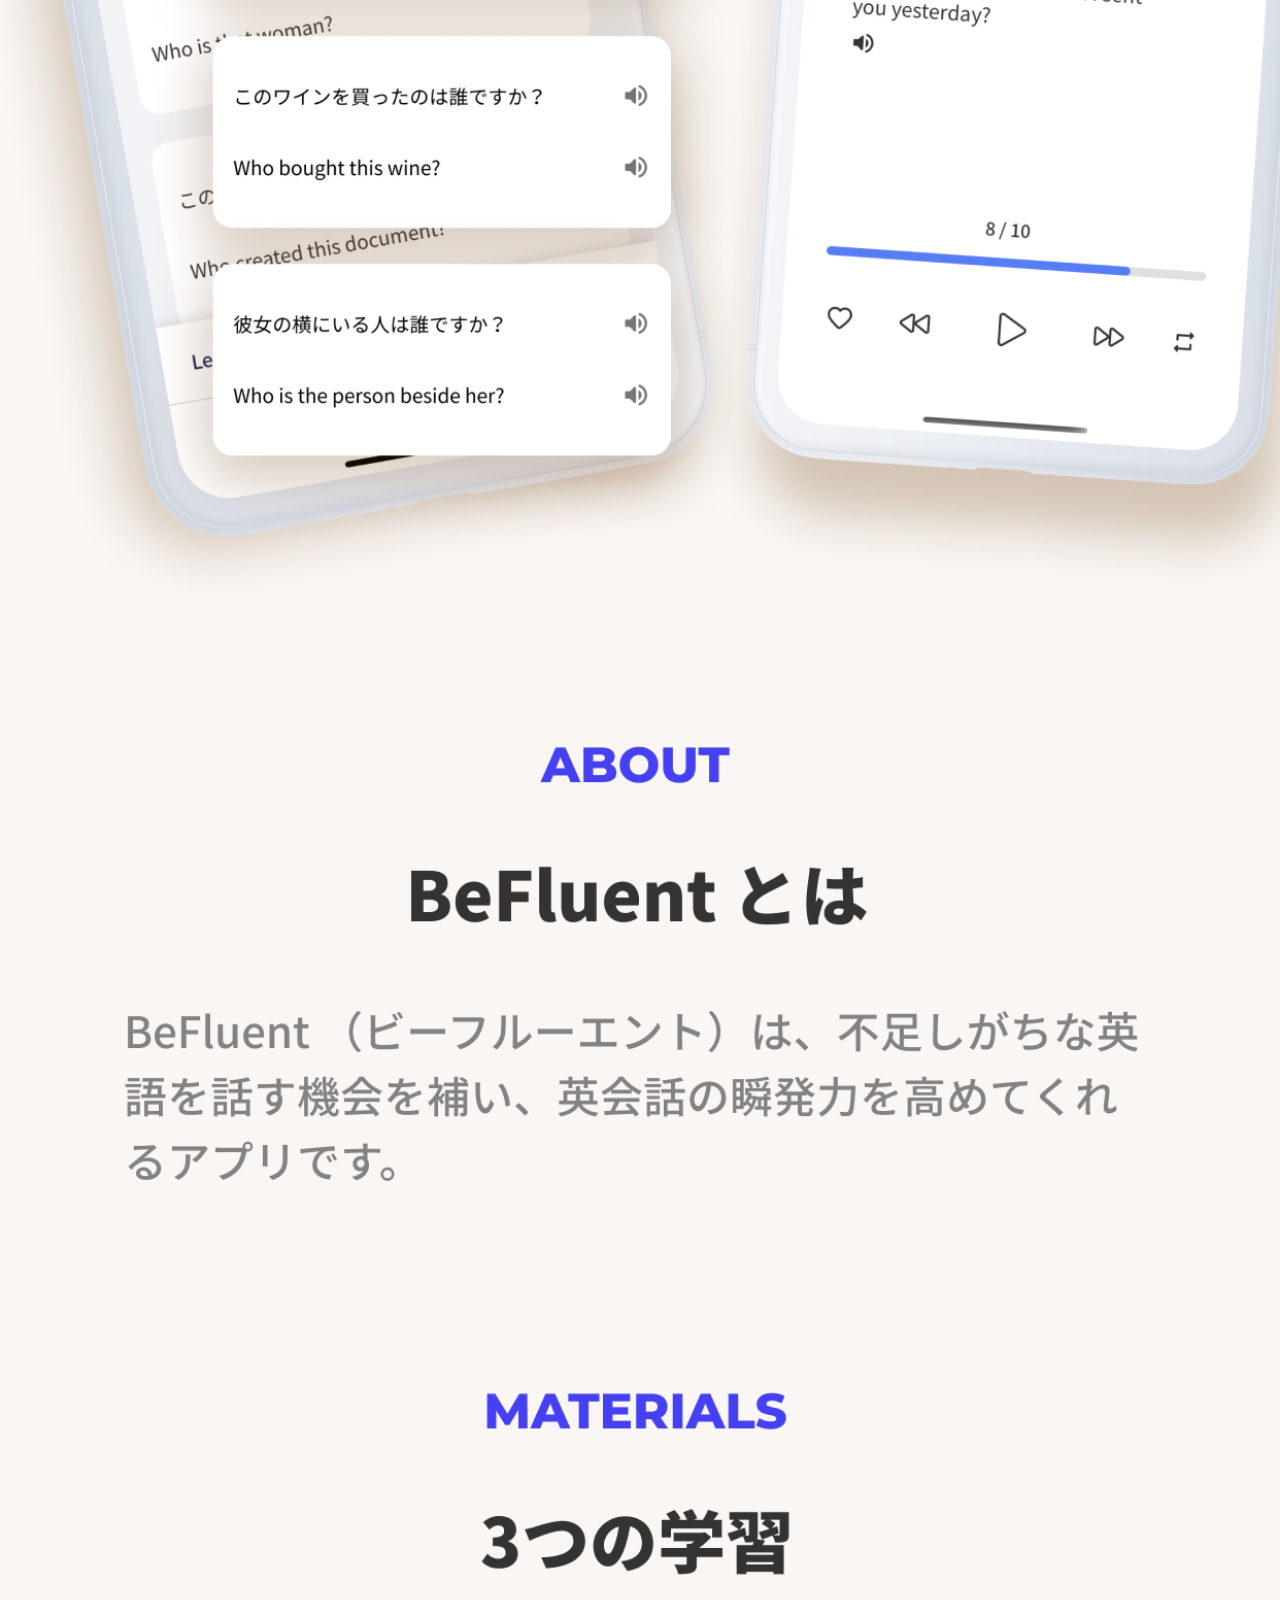
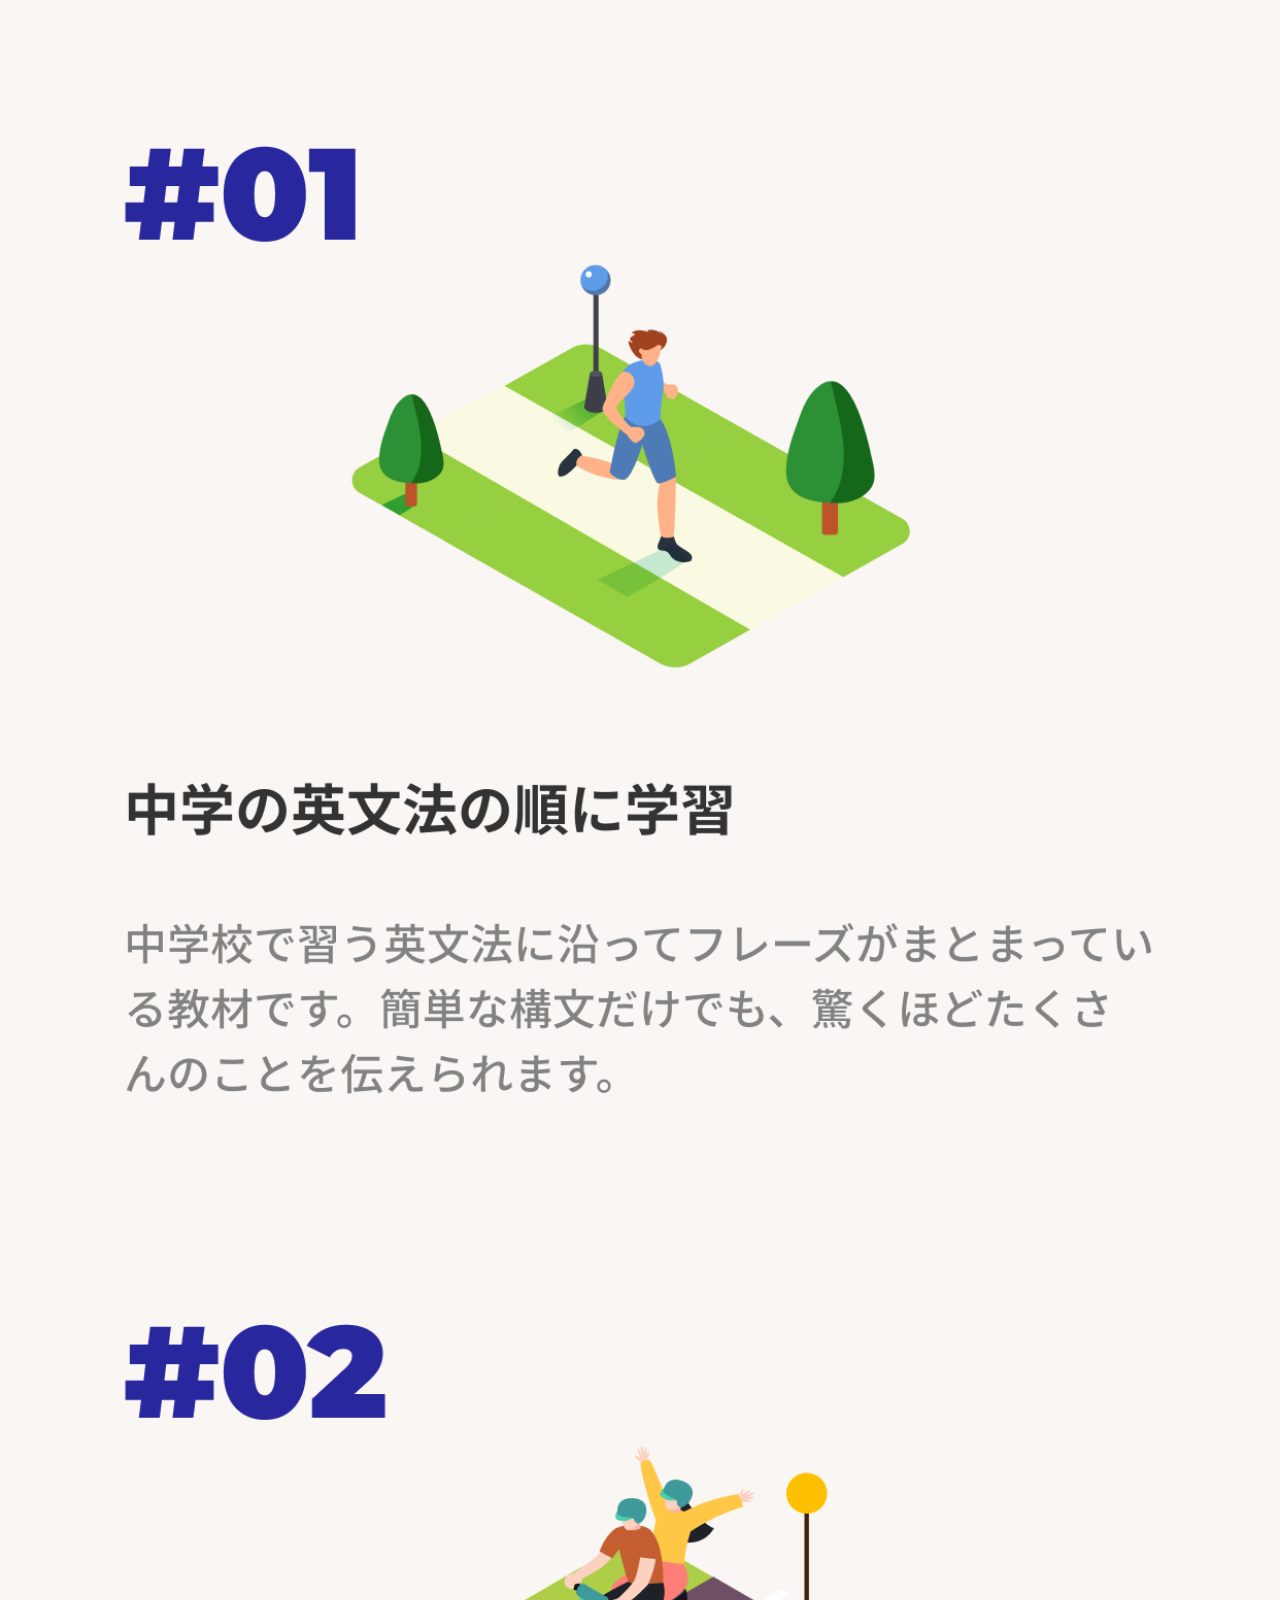
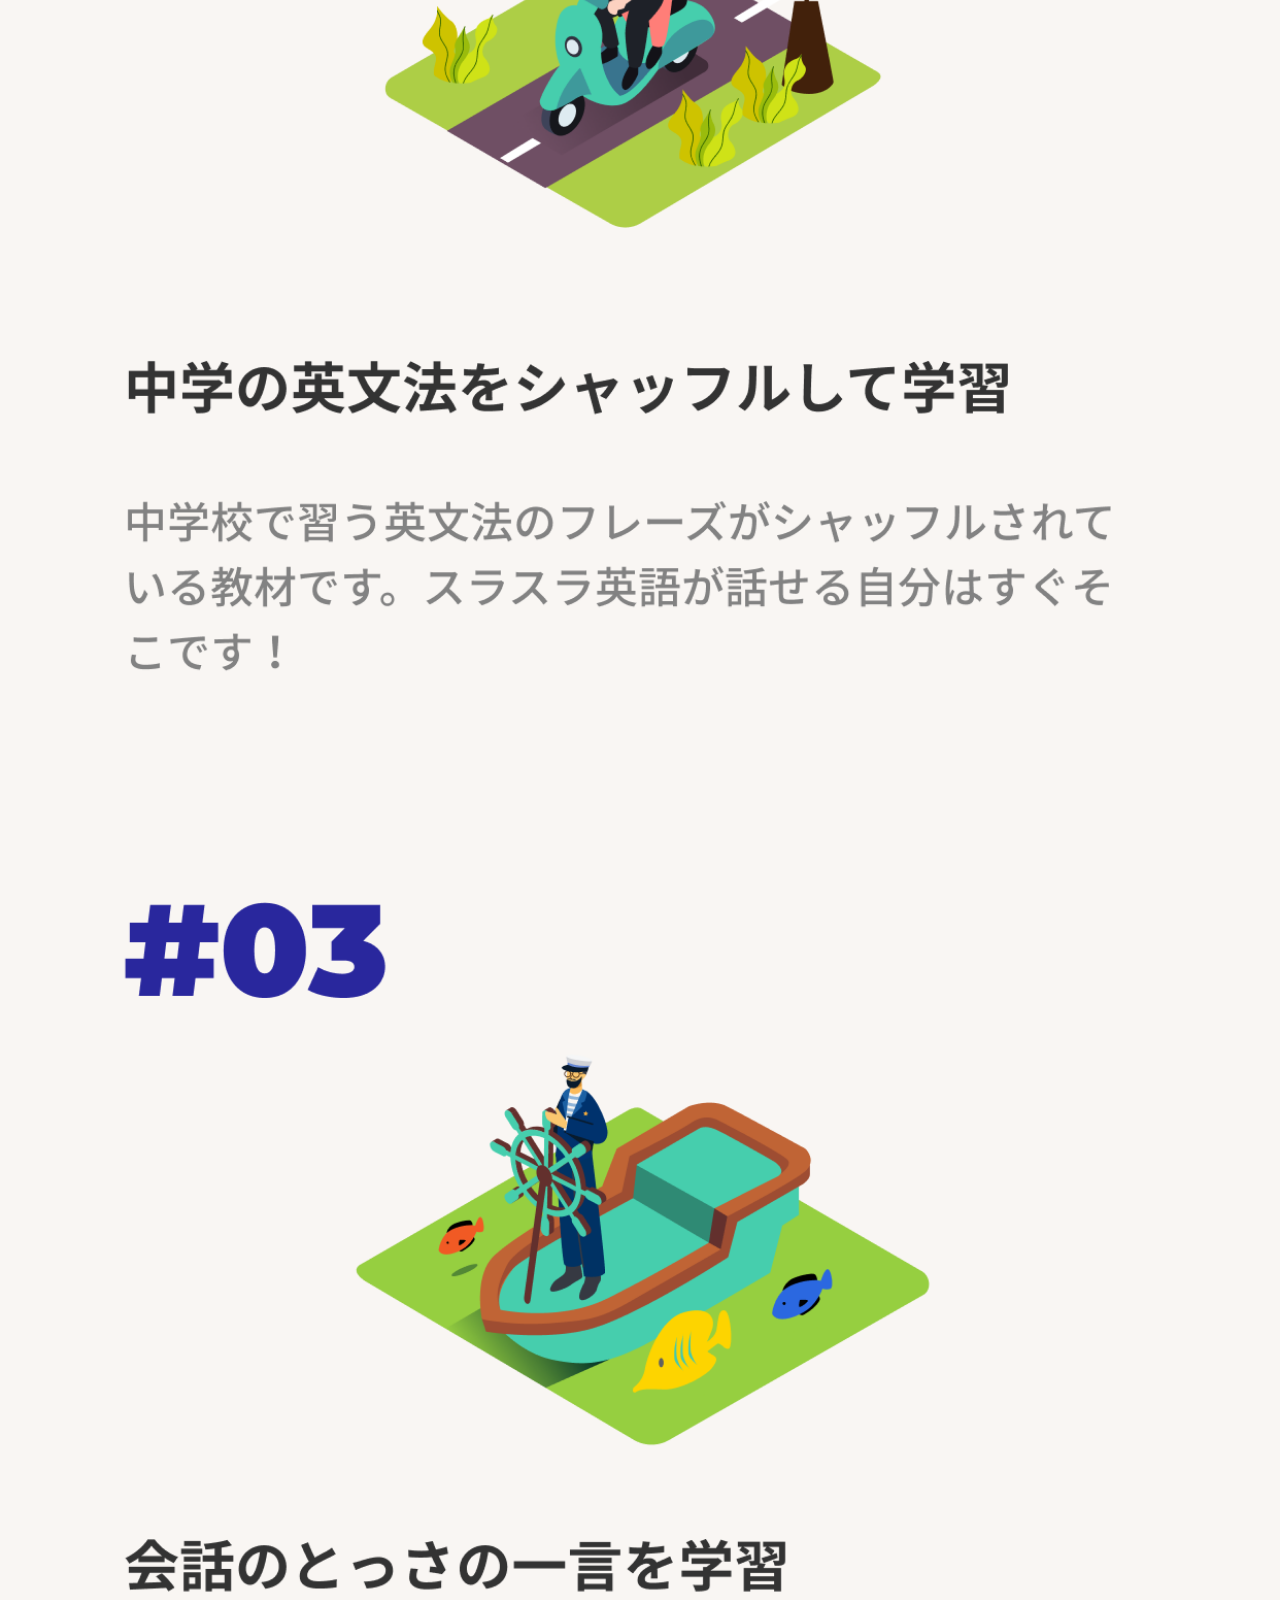
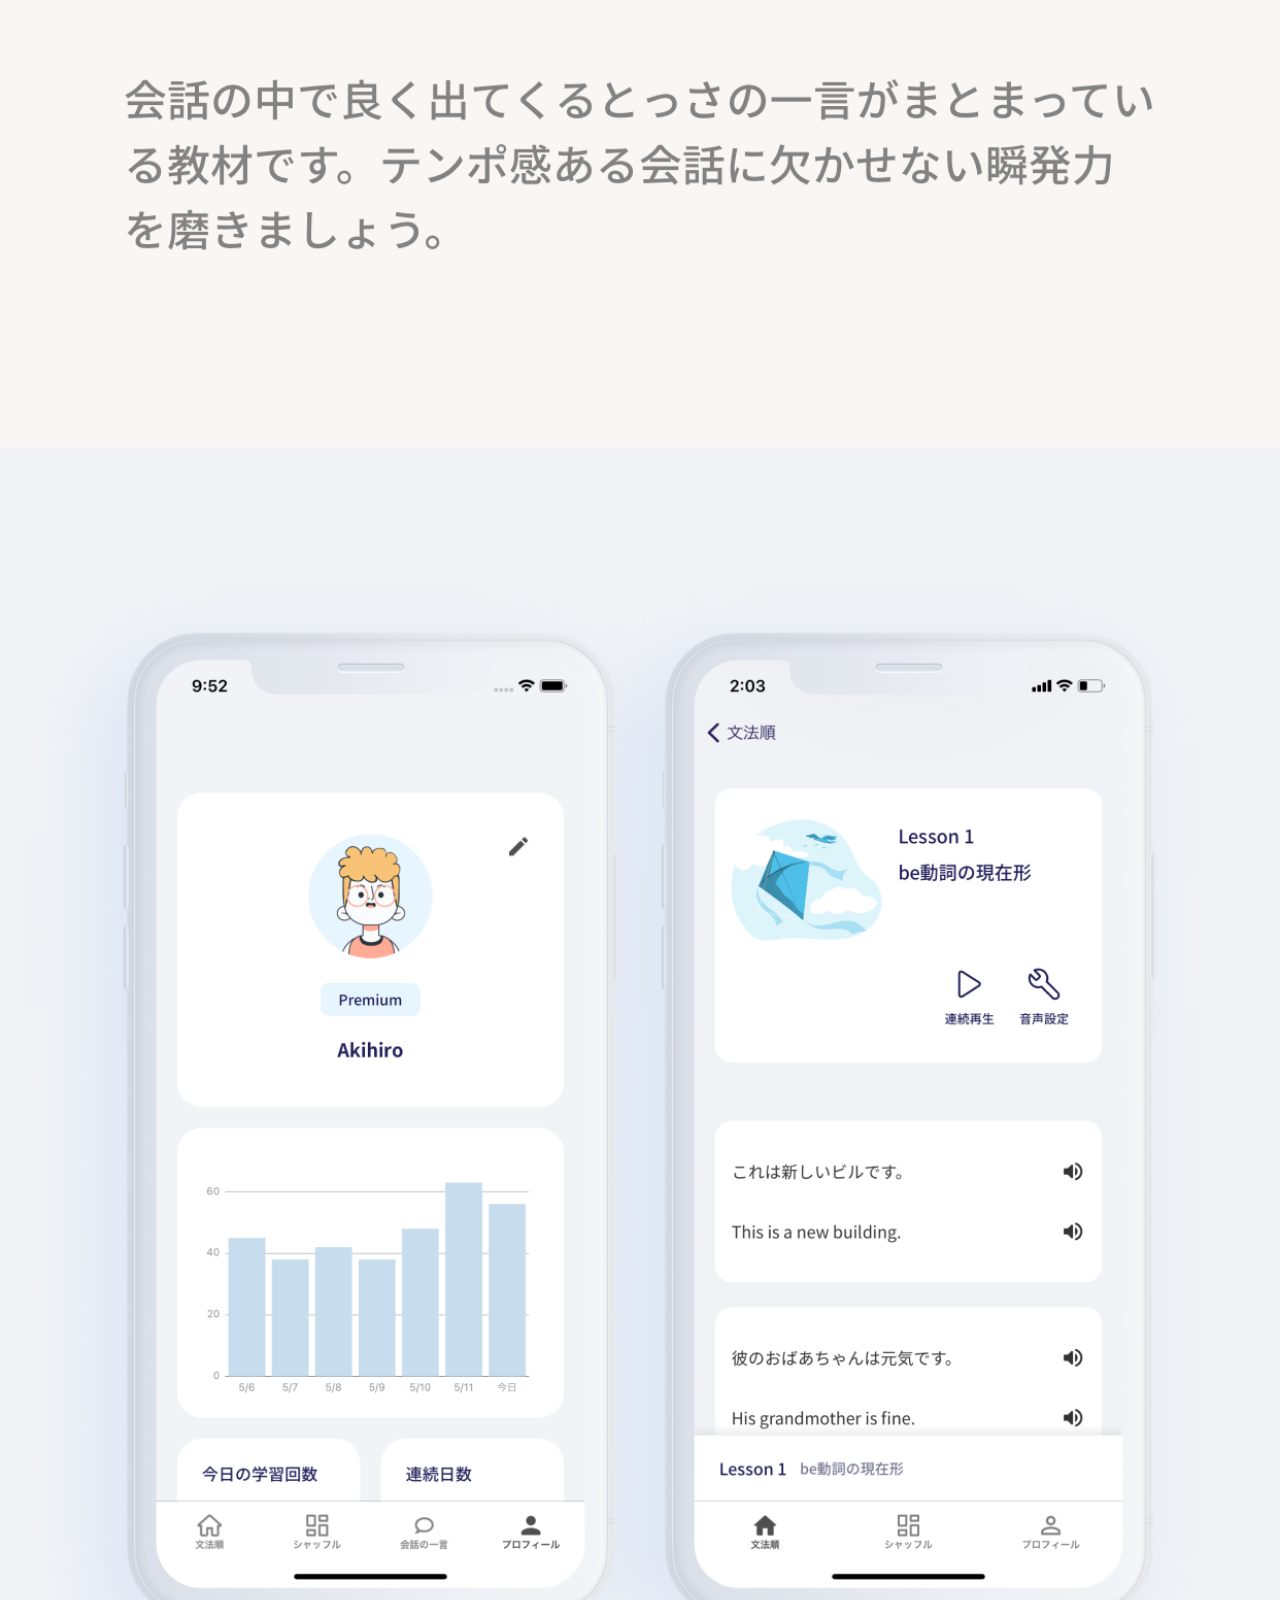
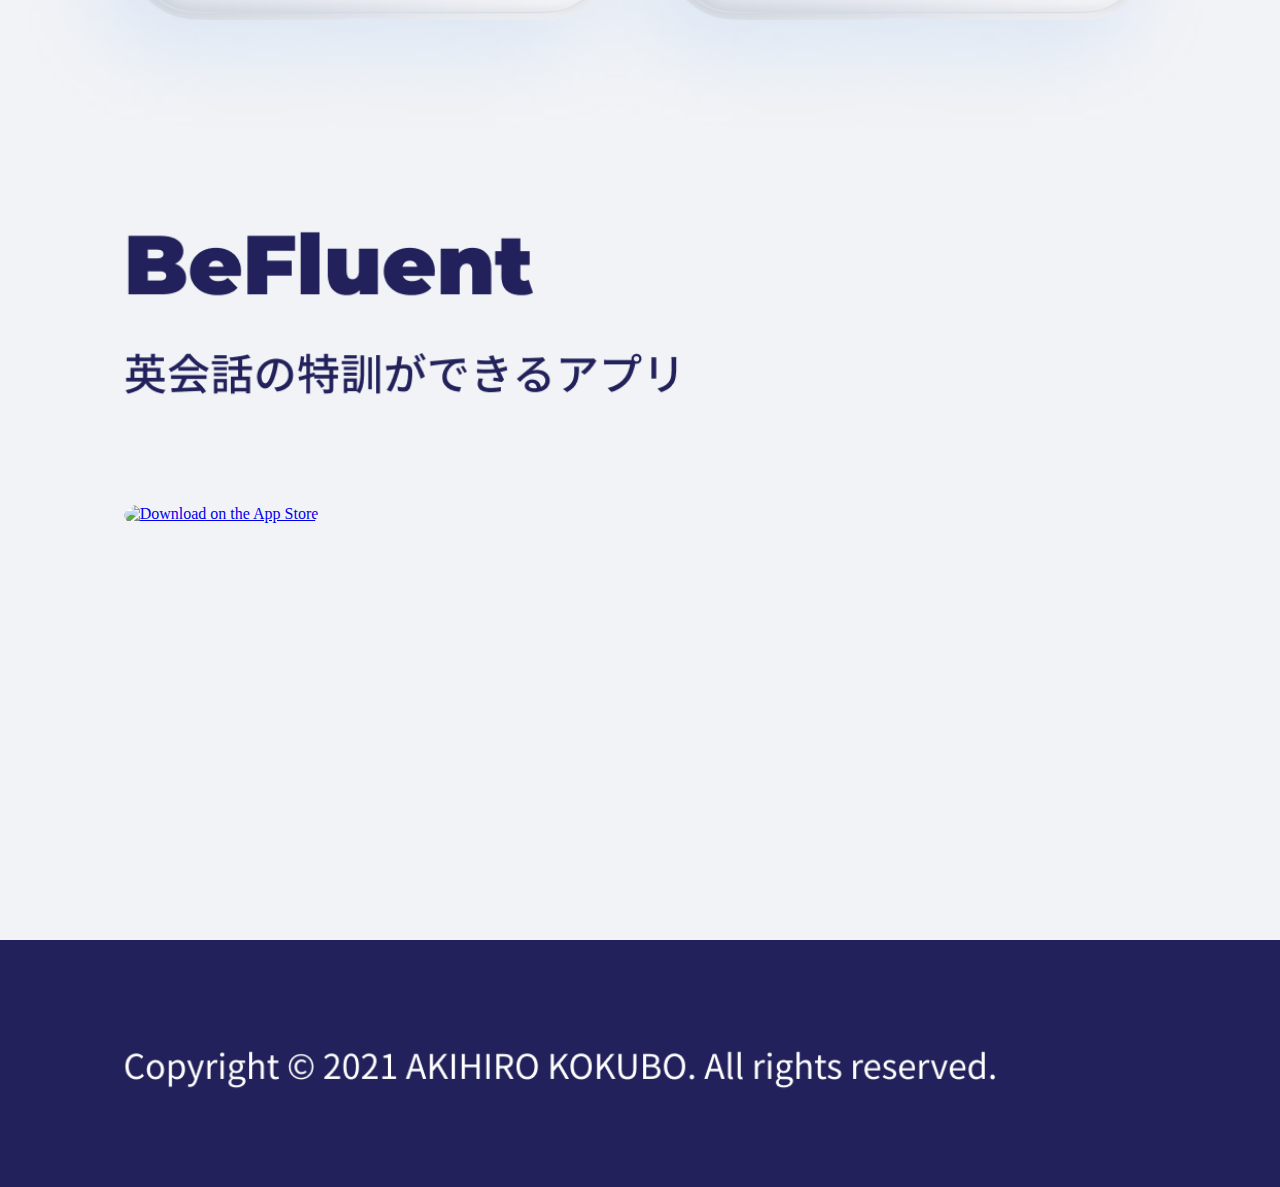
==== commit 9de952da: "add bottom" ====
--- a/docs/be-fluent/landing-page/index.html
+++ b/docs/be-fluent/landing-page/index.html
@@ -37,6 +37,9 @@
                     </div>                    
                 </div>
             </div>
+            <div id="bottom-wrapper">
+                <div id="bottom-content"></div>
+            </div>
         </body>
     </html>
       --- a/docs/be-fluent/landing-page/Clearness.css
+++ b/docs/be-fluent/landing-page/Clearness.css
@@ -88,6 +88,26 @@
   top: 8%;
   left: 9.6618357%;
 }
+/* bottom */
+#bottom-wrapper {
+  position: relative;
+  width: 100%;
+}
+#bottom-wrapper:before {
+  content:"";
+  display: block;
+  padding-top: 19.3236715%;
+  width: device-width;
+}
+#bottom-content {
+  position: absolute;
+  top: 0;
+  left: 0;
+  bottom: 0;
+  right: 0;
+  background-image: url("images/bottom.png");
+  background-size: contain;
+}
 body {
   margin: 0;
 }